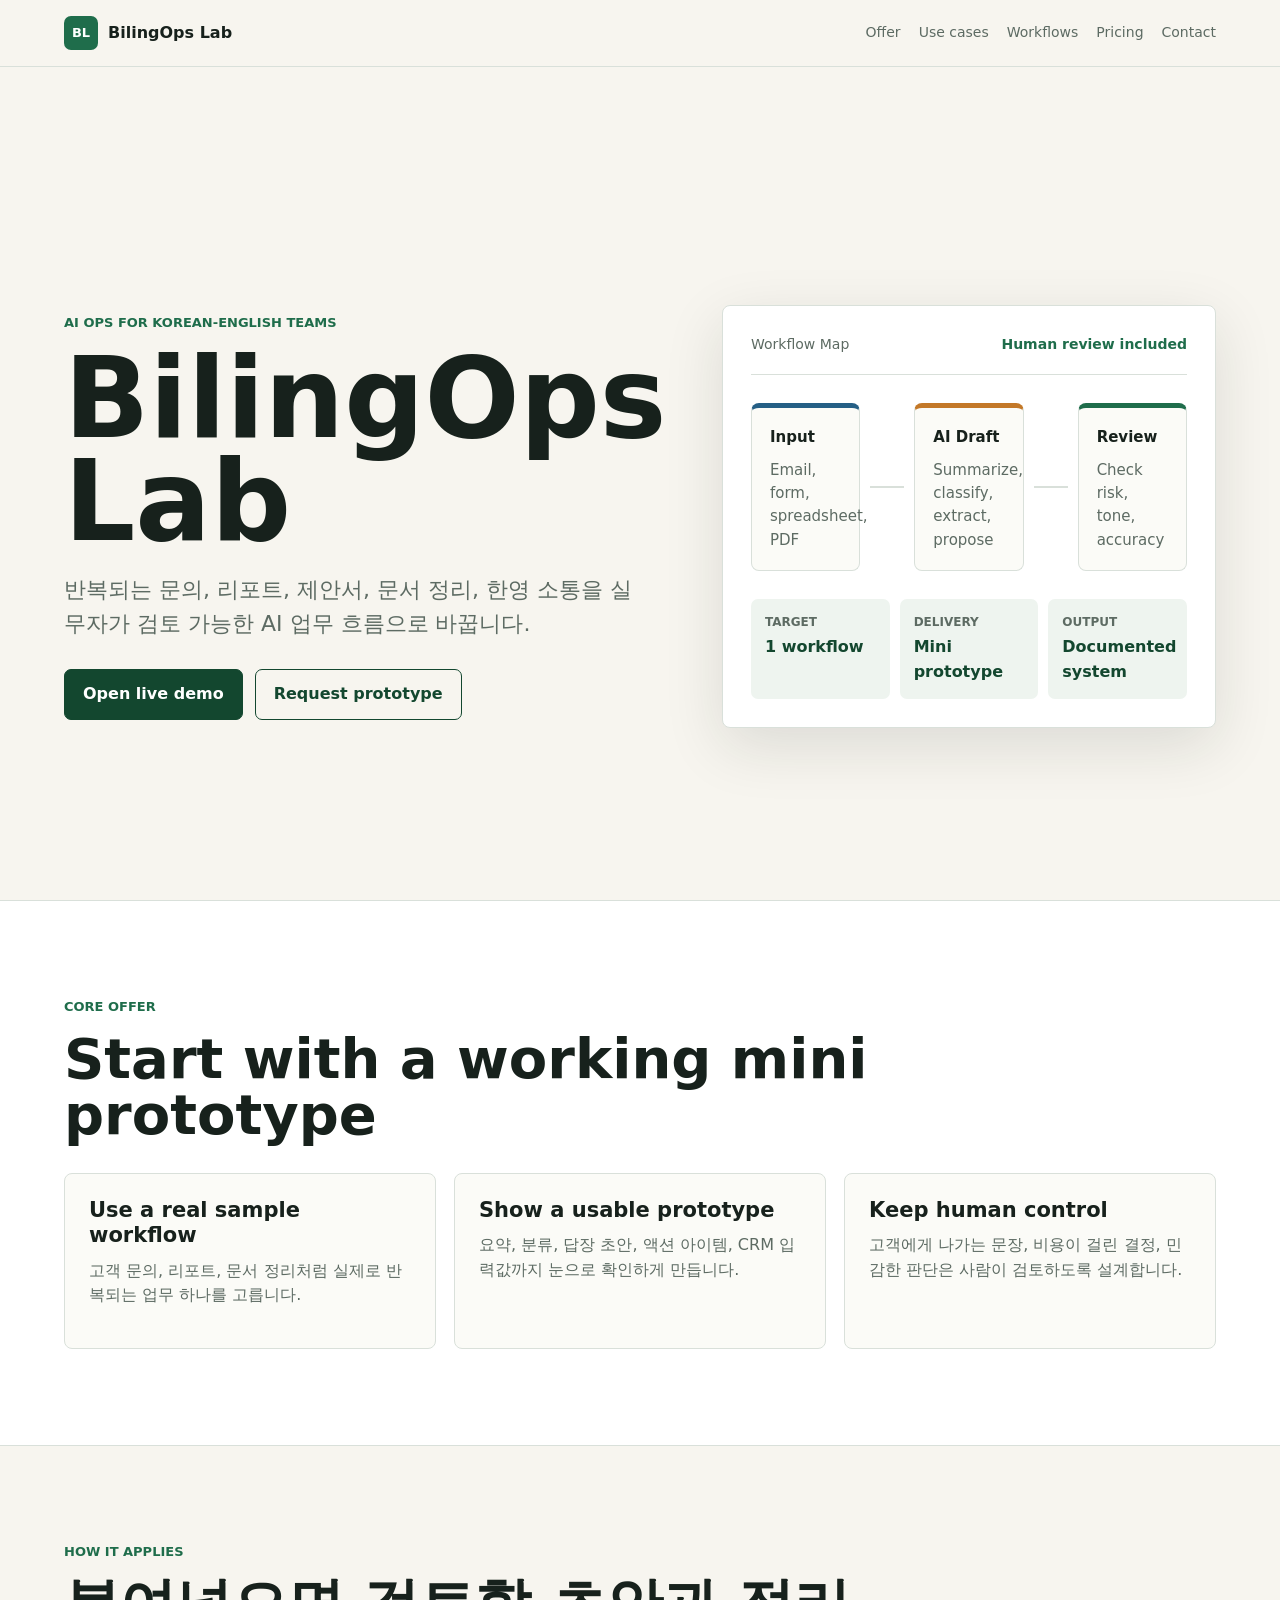
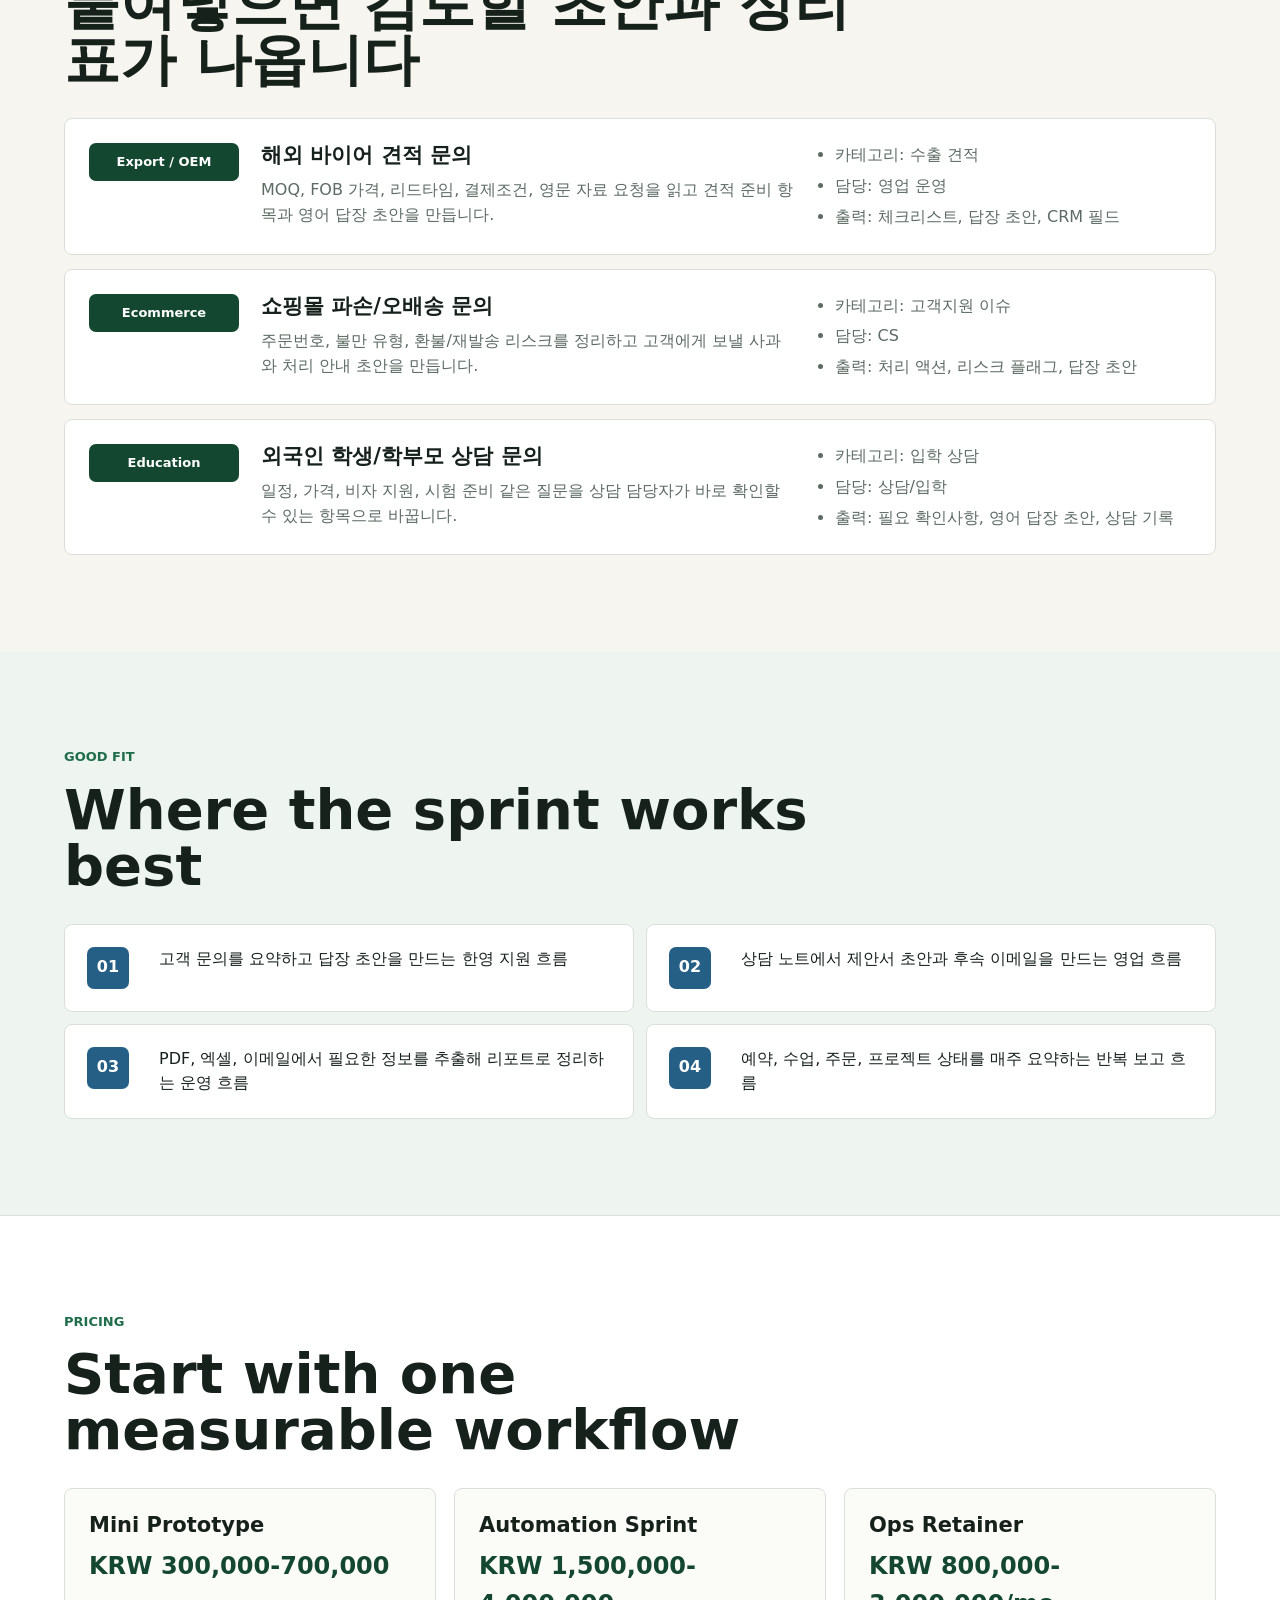
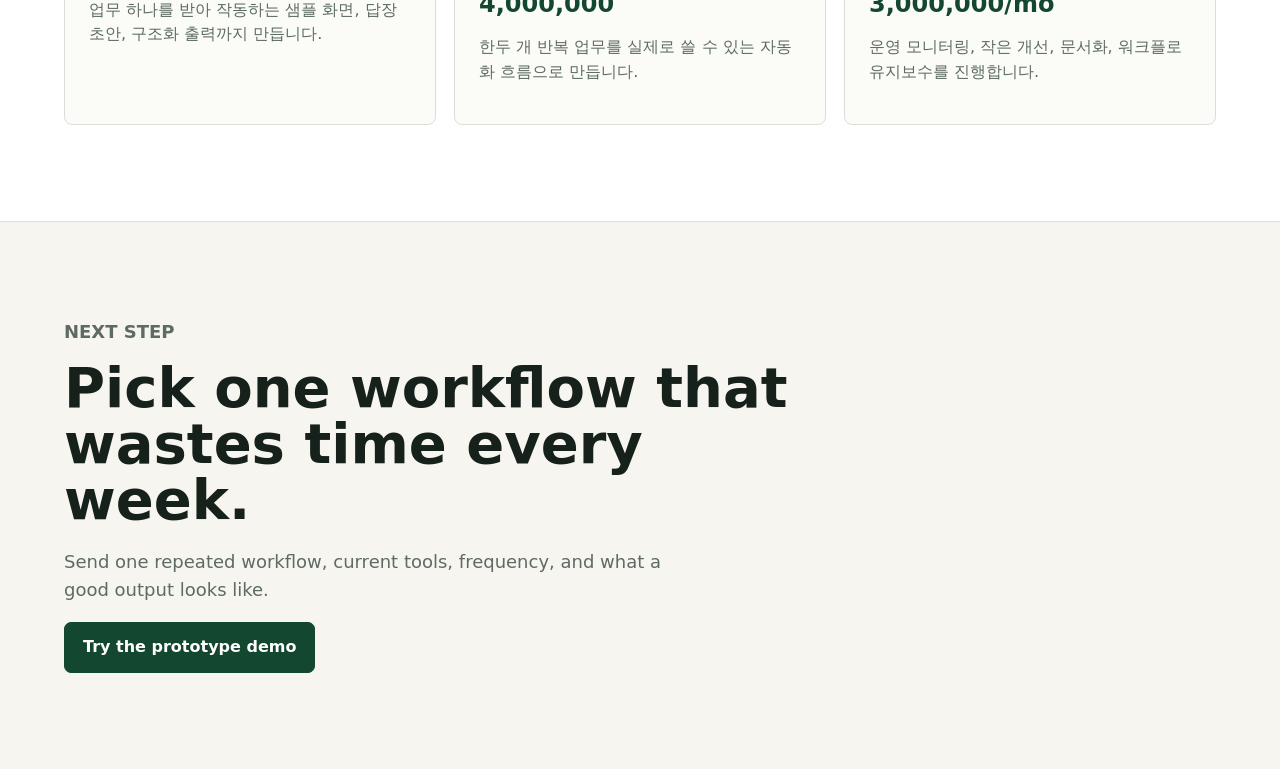
==== index.html @ 430299c7 "Publish BilingOps Lab site" ====
<!doctype html>
<html lang="ko">
  <head>
    <meta charset="utf-8">
    <meta name="viewport" content="width=device-width, initial-scale=1">
    <title>BilingOps Lab | AI Operations Automation Sprint</title>
    <meta
      name="description"
      content="BilingOps Lab helps small teams automate repeated Korean-English admin, reporting, inquiry, and document workflows with practical AI systems."
    >
    <link rel="stylesheet" href="./styles.css">
  </head>
  <body>
    <header class="topbar">
      <a class="brand" href="#top" aria-label="BilingOps Lab home">
        <span class="brand-mark">BL</span>
        <span>BilingOps Lab</span>
      </a>
      <nav aria-label="Primary navigation">
        <a href="#offer">Offer</a>
        <a href="#use-cases">Use cases</a>
        <a href="#workflows">Workflows</a>
        <a href="#pricing">Pricing</a>
        <a href="mailto:dlwlsgh1200@gmail.com">Contact</a>
      </nav>
    </header>

    <main id="top">
      <section class="hero">
        <div class="hero-copy">
          <p class="eyebrow">AI ops for Korean-English teams</p>
          <h1>BilingOps Lab</h1>
          <p class="lead">
            반복되는 문의, 리포트, 제안서, 문서 정리, 한영 소통을
            실무자가 검토 가능한 AI 업무 흐름으로 바꿉니다.
          </p>
          <div class="hero-actions">
            <a class="button primary" href="./demo.html">Open live demo</a>
            <a class="button secondary" href="mailto:dlwlsgh1200@gmail.com?subject=Automation%20prototype%20inquiry">Request prototype</a>
          </div>
        </div>
        <div class="workflow-board" aria-label="Example automation workflow map">
          <div class="board-header">
            <span>Workflow Map</span>
            <strong>Human review included</strong>
          </div>
          <div class="flow-row">
            <div class="node input">
              <span>Input</span>
              Email, form, spreadsheet, PDF
            </div>
            <div class="connector"></div>
            <div class="node process">
              <span>AI Draft</span>
              Summarize, classify, extract, propose
            </div>
            <div class="connector"></div>
            <div class="node review">
              <span>Review</span>
              Check risk, tone, accuracy
            </div>
          </div>
          <div class="metrics">
            <div>
              <span>Target</span>
              1 workflow
            </div>
            <div>
              <span>Delivery</span>
              Mini prototype
            </div>
            <div>
              <span>Output</span>
              Documented system
            </div>
          </div>
        </div>
      </section>

      <section id="offer" class="band">
        <div class="section-heading">
          <p class="eyebrow">Core offer</p>
          <h2>Start with a working mini prototype</h2>
        </div>
        <div class="columns">
          <article>
            <h3>Use a real sample workflow</h3>
            <p>고객 문의, 리포트, 문서 정리처럼 실제로 반복되는 업무 하나를 고릅니다.</p>
          </article>
          <article>
            <h3>Show a usable prototype</h3>
            <p>요약, 분류, 답장 초안, 액션 아이템, CRM 입력값까지 눈으로 확인하게 만듭니다.</p>
          </article>
          <article>
            <h3>Keep human control</h3>
            <p>고객에게 나가는 문장, 비용이 걸린 결정, 민감한 판단은 사람이 검토하도록 설계합니다.</p>
          </article>
        </div>
      </section>

      <section id="use-cases" class="use-cases">
        <div class="section-heading">
          <p class="eyebrow">How it applies</p>
          <h2>붙여넣으면 검토할 초안과 정리표가 나옵니다</h2>
        </div>
        <div class="use-case-stack">
          <article class="use-case">
            <div class="use-case-label">Export / OEM</div>
            <div>
              <h3>해외 바이어 견적 문의</h3>
              <p>MOQ, FOB 가격, 리드타임, 결제조건, 영문 자료 요청을 읽고 견적 준비 항목과 영어 답장 초안을 만듭니다.</p>
            </div>
            <ul>
              <li>카테고리: 수출 견적</li>
              <li>담당: 영업 운영</li>
              <li>출력: 체크리스트, 답장 초안, CRM 필드</li>
            </ul>
          </article>
          <article class="use-case">
            <div class="use-case-label">Ecommerce</div>
            <div>
              <h3>쇼핑몰 파손/오배송 문의</h3>
              <p>주문번호, 불만 유형, 환불/재발송 리스크를 정리하고 고객에게 보낼 사과와 처리 안내 초안을 만듭니다.</p>
            </div>
            <ul>
              <li>카테고리: 고객지원 이슈</li>
              <li>담당: CS</li>
              <li>출력: 처리 액션, 리스크 플래그, 답장 초안</li>
            </ul>
          </article>
          <article class="use-case">
            <div class="use-case-label">Education</div>
            <div>
              <h3>외국인 학생/학부모 상담 문의</h3>
              <p>일정, 가격, 비자 지원, 시험 준비 같은 질문을 상담 담당자가 바로 확인할 수 있는 항목으로 바꿉니다.</p>
            </div>
            <ul>
              <li>카테고리: 입학 상담</li>
              <li>담당: 상담/입학</li>
              <li>출력: 필요 확인사항, 영어 답장 초안, 상담 기록</li>
            </ul>
          </article>
        </div>
      </section>

      <section id="workflows" class="workflows">
        <div class="section-heading">
          <p class="eyebrow">Good fit</p>
          <h2>Where the sprint works best</h2>
        </div>
        <div class="workflow-list">
          <div class="workflow-item">
            <span>01</span>
            <p>고객 문의를 요약하고 답장 초안을 만드는 한영 지원 흐름</p>
          </div>
          <div class="workflow-item">
            <span>02</span>
            <p>상담 노트에서 제안서 초안과 후속 이메일을 만드는 영업 흐름</p>
          </div>
          <div class="workflow-item">
            <span>03</span>
            <p>PDF, 엑셀, 이메일에서 필요한 정보를 추출해 리포트로 정리하는 운영 흐름</p>
          </div>
          <div class="workflow-item">
            <span>04</span>
            <p>예약, 수업, 주문, 프로젝트 상태를 매주 요약하는 반복 보고 흐름</p>
          </div>
        </div>
      </section>

      <section id="pricing" class="band pricing">
        <div class="section-heading">
          <p class="eyebrow">Pricing</p>
          <h2>Start with one measurable workflow</h2>
        </div>
        <div class="price-grid">
          <article>
            <h3>Mini Prototype</h3>
            <p class="price">KRW 300,000-700,000</p>
            <p>업무 하나를 받아 작동하는 샘플 화면, 답장 초안, 구조화 출력까지 만듭니다.</p>
          </article>
          <article>
            <h3>Automation Sprint</h3>
            <p class="price">KRW 1,500,000-4,000,000</p>
            <p>한두 개 반복 업무를 실제로 쓸 수 있는 자동화 흐름으로 만듭니다.</p>
          </article>
          <article>
            <h3>Ops Retainer</h3>
            <p class="price">KRW 800,000-3,000,000/mo</p>
            <p>운영 모니터링, 작은 개선, 문서화, 워크플로 유지보수를 진행합니다.</p>
          </article>
        </div>
      </section>

      <section class="contact">
        <p class="eyebrow">Next step</p>
        <h2>Pick one workflow that wastes time every week.</h2>
        <p>
          Send one repeated workflow, current tools, frequency, and what a good output looks like.
        </p>
        <a class="button primary" href="./demo.html">Try the prototype demo</a>
      </section>
    </main>
  </body>
</html>
---- styles.css ----
:root {
  color-scheme: light;
  --ink: #17211c;
  --muted: #5d6b63;
  --line: #d9e0da;
  --paper: #f7f5ef;
  --white: #ffffff;
  --green: #1f6d4b;
  --green-dark: #13472f;
  --amber: #c37828;
  --blue: #255f85;
  --shadow: 0 18px 60px rgba(23, 33, 28, 0.12);
}

* {
  box-sizing: border-box;
}

html {
  scroll-behavior: smooth;
}

body {
  margin: 0;
  background: var(--paper);
  color: var(--ink);
  font-family: Inter, ui-sans-serif, system-ui, -apple-system, BlinkMacSystemFont, "Segoe UI", sans-serif;
  line-height: 1.55;
  overflow-x: hidden;
}

a {
  color: inherit;
  text-decoration: none;
}

.topbar {
  position: sticky;
  top: 0;
  z-index: 10;
  display: flex;
  align-items: center;
  justify-content: space-between;
  gap: 24px;
  padding: 16px clamp(18px, 5vw, 64px);
  background: rgba(247, 245, 239, 0.92);
  border-bottom: 1px solid var(--line);
  backdrop-filter: blur(16px);
}

.brand {
  display: inline-flex;
  align-items: center;
  gap: 10px;
  font-weight: 800;
}

.brand-mark {
  display: inline-grid;
  width: 34px;
  height: 34px;
  place-items: center;
  background: var(--green);
  color: white;
  font-size: 13px;
  border-radius: 7px;
}

nav {
  display: flex;
  align-items: center;
  gap: 18px;
  color: var(--muted);
  font-size: 14px;
}

nav a:hover {
  color: var(--green-dark);
}

.hero {
  display: grid;
  min-height: calc(100vh - 67px);
  grid-template-columns: minmax(0, 1fr) minmax(360px, 0.85fr);
  gap: clamp(32px, 6vw, 80px);
  align-items: center;
  padding: clamp(64px, 10vw, 120px) clamp(18px, 5vw, 64px) 54px;
}

.hero-copy {
  min-width: 0;
  max-width: 760px;
}

.eyebrow {
  margin: 0 0 14px;
  color: var(--green);
  font-size: 13px;
  font-weight: 800;
  letter-spacing: 0;
  text-transform: uppercase;
}

h1,
h2,
h3,
p {
  margin-top: 0;
}

h1 {
  margin-bottom: 20px;
  font-size: 112px;
  line-height: 0.92;
  letter-spacing: 0;
}

h2 {
  margin-bottom: 20px;
  font-size: 56px;
  line-height: 1;
  letter-spacing: 0;
}

h3 {
  margin-bottom: 10px;
  font-size: 21px;
  line-height: 1.2;
  letter-spacing: 0;
}

.lead {
  max-width: 680px;
  margin-bottom: 28px;
  color: var(--muted);
  font-size: 22px;
  overflow-wrap: break-word;
}

.hero-actions,
.contact .button {
  display: inline-flex;
}

.hero-actions {
  flex-wrap: wrap;
  gap: 12px;
}

.button {
  min-height: 46px;
  align-items: center;
  justify-content: center;
  padding: 12px 18px;
  border: 1px solid var(--green-dark);
  border-radius: 7px;
  font-weight: 800;
}

.button.primary {
  background: var(--green-dark);
  color: white;
}

.button.secondary {
  background: transparent;
  color: var(--green-dark);
}

.workflow-board {
  min-width: 0;
  width: 100%;
  max-width: 100%;
  padding: clamp(18px, 3vw, 28px);
  background: var(--white);
  border: 1px solid var(--line);
  border-radius: 8px;
  box-shadow: var(--shadow);
  overflow: hidden;
}

.board-header {
  display: flex;
  flex-wrap: wrap;
  justify-content: space-between;
  gap: 18px;
  padding-bottom: 18px;
  border-bottom: 1px solid var(--line);
  color: var(--muted);
  font-size: 14px;
}

.board-header strong {
  color: var(--green);
}

.flow-row {
  display: grid;
  grid-template-columns: 1fr 34px 1fr 34px 1fr;
  align-items: center;
  gap: 10px;
  padding: 28px 0;
}

.node {
  min-width: 0;
  min-height: 148px;
  padding: 18px;
  border: 1px solid var(--line);
  border-radius: 8px;
  background: #fbfbf7;
  color: var(--muted);
  font-size: 15px;
}

.node span {
  display: block;
  margin-bottom: 10px;
  color: var(--ink);
  font-weight: 900;
}

.node.input {
  border-top: 5px solid var(--blue);
}

.node.process {
  border-top: 5px solid var(--amber);
}

.node.review {
  border-top: 5px solid var(--green);
}

.connector {
  height: 2px;
  background: var(--line);
}

.metrics {
  display: grid;
  grid-template-columns: repeat(3, 1fr);
  gap: 10px;
}

.metrics div {
  min-width: 0;
  padding: 14px;
  background: #eef4ef;
  border-radius: 7px;
  color: var(--green-dark);
  font-weight: 900;
}

.metrics span {
  display: block;
  margin-bottom: 4px;
  color: var(--muted);
  font-size: 12px;
  font-weight: 700;
  text-transform: uppercase;
}

.band,
.workflows,
.use-cases,
.contact,
.intake-hero {
  padding: clamp(58px, 8vw, 96px) clamp(18px, 5vw, 64px);
}

.band {
  background: var(--white);
  border-block: 1px solid var(--line);
}

.section-heading {
  max-width: 840px;
}

.columns,
.price-grid {
  display: grid;
  grid-template-columns: repeat(3, 1fr);
  gap: 18px;
  margin-top: 30px;
}

.columns article,
.price-grid article {
  padding: 24px;
  background: #fbfbf7;
  border: 1px solid var(--line);
  border-radius: 8px;
}

.columns p,
.price-grid p,
.contact p {
  color: var(--muted);
}

.workflows {
  background: #eef4ef;
}

.use-cases {
  background: #f7f5ef;
}

.use-case-stack {
  display: grid;
  gap: 14px;
  margin-top: 30px;
}

.use-case {
  display: grid;
  grid-template-columns: 150px minmax(0, 1fr) minmax(260px, 0.7fr);
  gap: 22px;
  align-items: start;
  padding: 24px;
  background: var(--white);
  border: 1px solid var(--line);
  border-radius: 8px;
}

.use-case-label {
  display: inline-flex;
  min-height: 38px;
  align-items: center;
  justify-content: center;
  padding: 8px 10px;
  background: var(--green-dark);
  color: white;
  border-radius: 7px;
  font-size: 13px;
  font-weight: 900;
}

.use-case p {
  margin-bottom: 0;
  color: var(--muted);
}

.use-case ul {
  margin: 0;
  padding-left: 18px;
  color: var(--muted);
}

.use-case li + li {
  margin-top: 6px;
}

.workflow-list {
  display: grid;
  grid-template-columns: repeat(2, 1fr);
  gap: 12px;
  margin-top: 30px;
}

.workflow-item {
  display: grid;
  grid-template-columns: 54px 1fr;
  gap: 18px;
  align-items: start;
  padding: 22px;
  background: var(--white);
  border: 1px solid var(--line);
  border-radius: 8px;
}

.workflow-item span {
  display: inline-grid;
  width: 42px;
  height: 42px;
  place-items: center;
  background: var(--blue);
  color: white;
  border-radius: 7px;
  font-weight: 900;
}

.workflow-item p {
  margin-bottom: 0;
}

.price {
  margin-bottom: 12px;
  color: var(--green-dark) !important;
  font-size: 24px;
  font-weight: 900;
}

.contact {
  max-width: 900px;
}

.intake-hero {
  max-width: 980px;
}

.intake-hero h1 {
  max-width: 780px;
  font-size: 72px;
  line-height: 0.98;
  overflow-wrap: anywhere;
}

.intake-hero h1 span {
  display: block;
}

.contact p {
  max-width: 640px;
  font-size: 18px;
}

@media (max-width: 920px) {
  .hero {
    min-height: auto;
    grid-template-columns: 1fr;
    padding-top: 54px;
  }

  .hero > * {
    min-width: 0;
  }

  h1 {
    font-size: 72px;
  }

  .intake-hero h1 {
    font-size: 48px;
  }

  h2 {
    font-size: 44px;
  }

  .columns,
  .price-grid,
  .workflow-list,
  .use-case {
    grid-template-columns: 1fr;
  }
}

@media (max-width: 680px) {
  .topbar {
    align-items: flex-start;
    flex-direction: column;
    gap: 12px;
  }

  nav {
    width: 100%;
    flex-wrap: wrap;
    gap: 12px 16px;
  }

  .hero {
    padding-top: 52px;
  }

  .eyebrow {
    font-size: 12px;
    overflow-wrap: anywhere;
  }

  h1 {
    font-size: 48px;
  }

  .intake-hero h1 {
    font-size: 32px;
    line-height: 1.08;
  }

  h2 {
    font-size: 34px;
  }

  .lead {
    font-size: 18px;
    overflow-wrap: anywhere;
  }

  .workflow-board {
    padding: 18px;
  }

  .board-header {
    display: grid;
    grid-template-columns: 1fr;
    gap: 8px;
  }

  .node {
    overflow-wrap: anywhere;
  }

  .flow-row {
    grid-template-columns: 1fr;
  }

  .connector {
    width: 2px;
    height: 22px;
    justify-self: center;
  }

  .metrics {
    grid-template-columns: 1fr;
  }
}

@media (max-width: 520px) {
  .hero-copy,
  .workflow-board {
    max-width: 340px;
  }
}
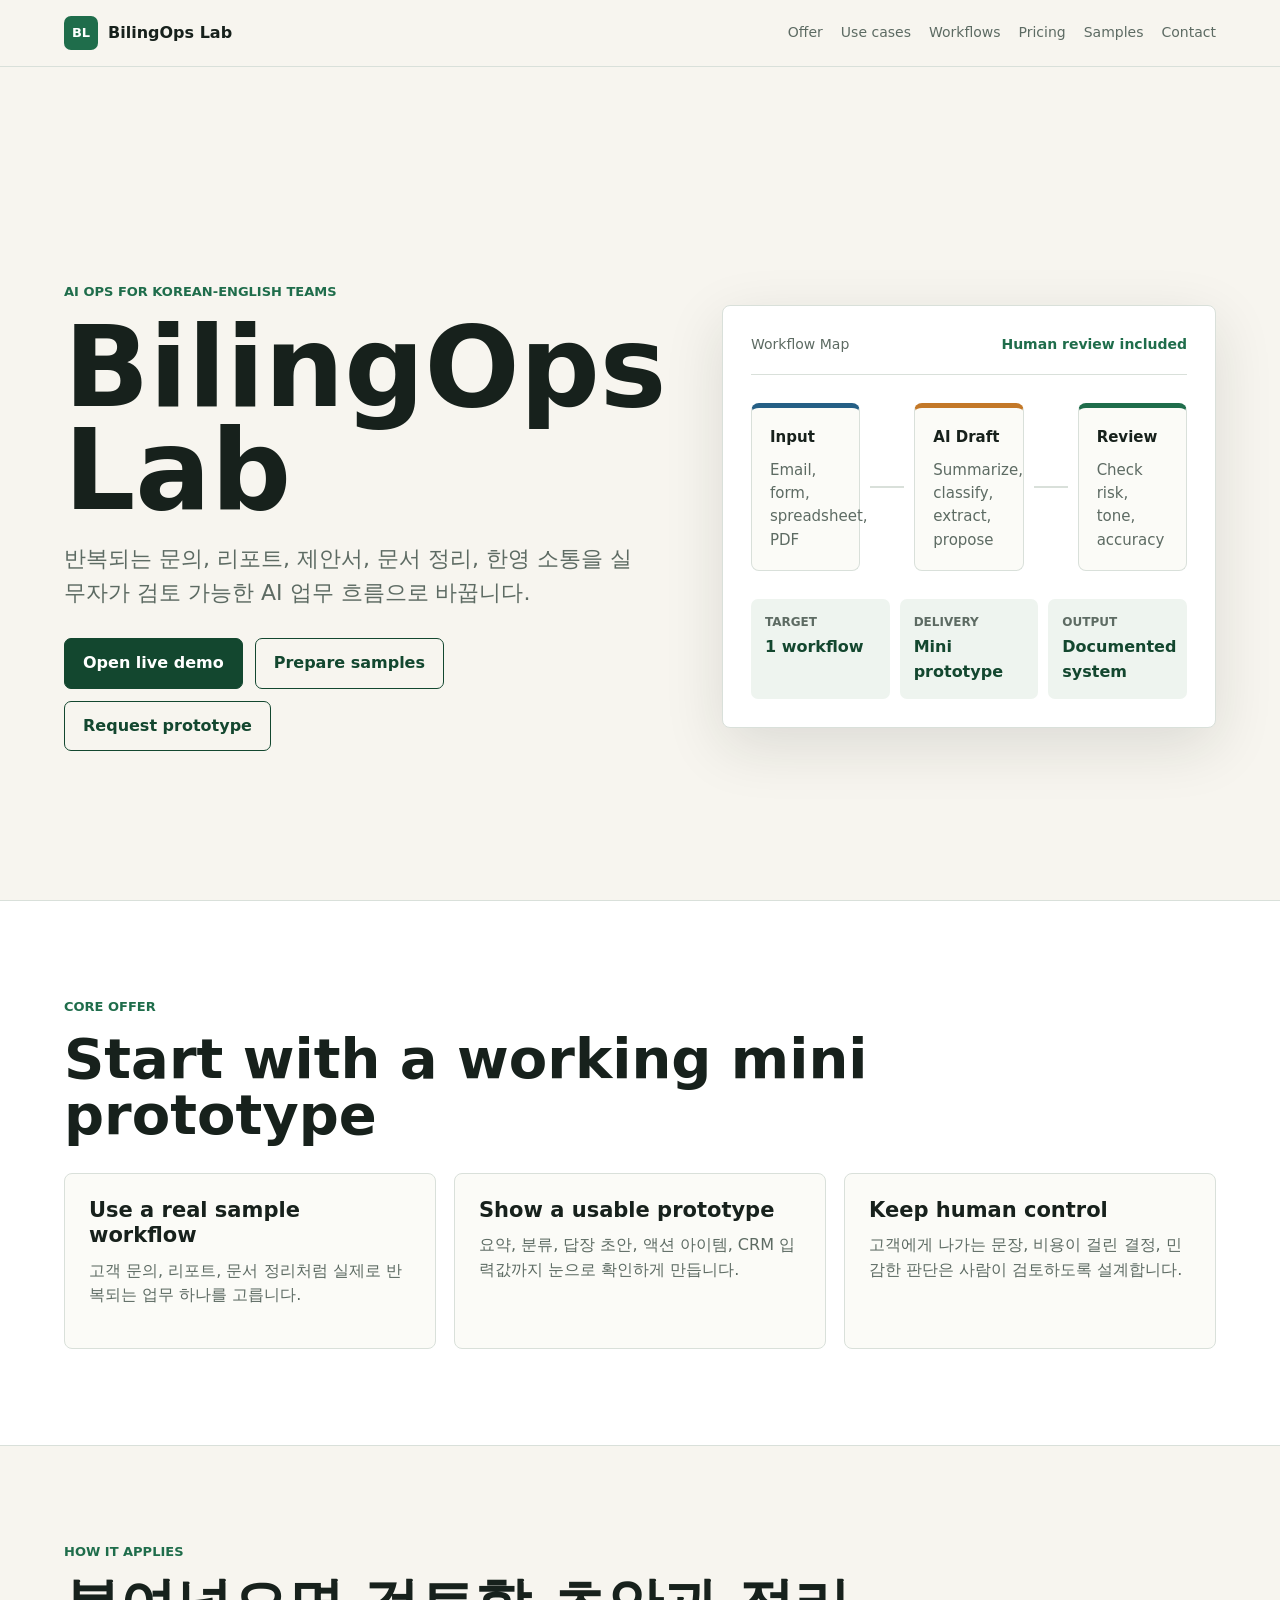
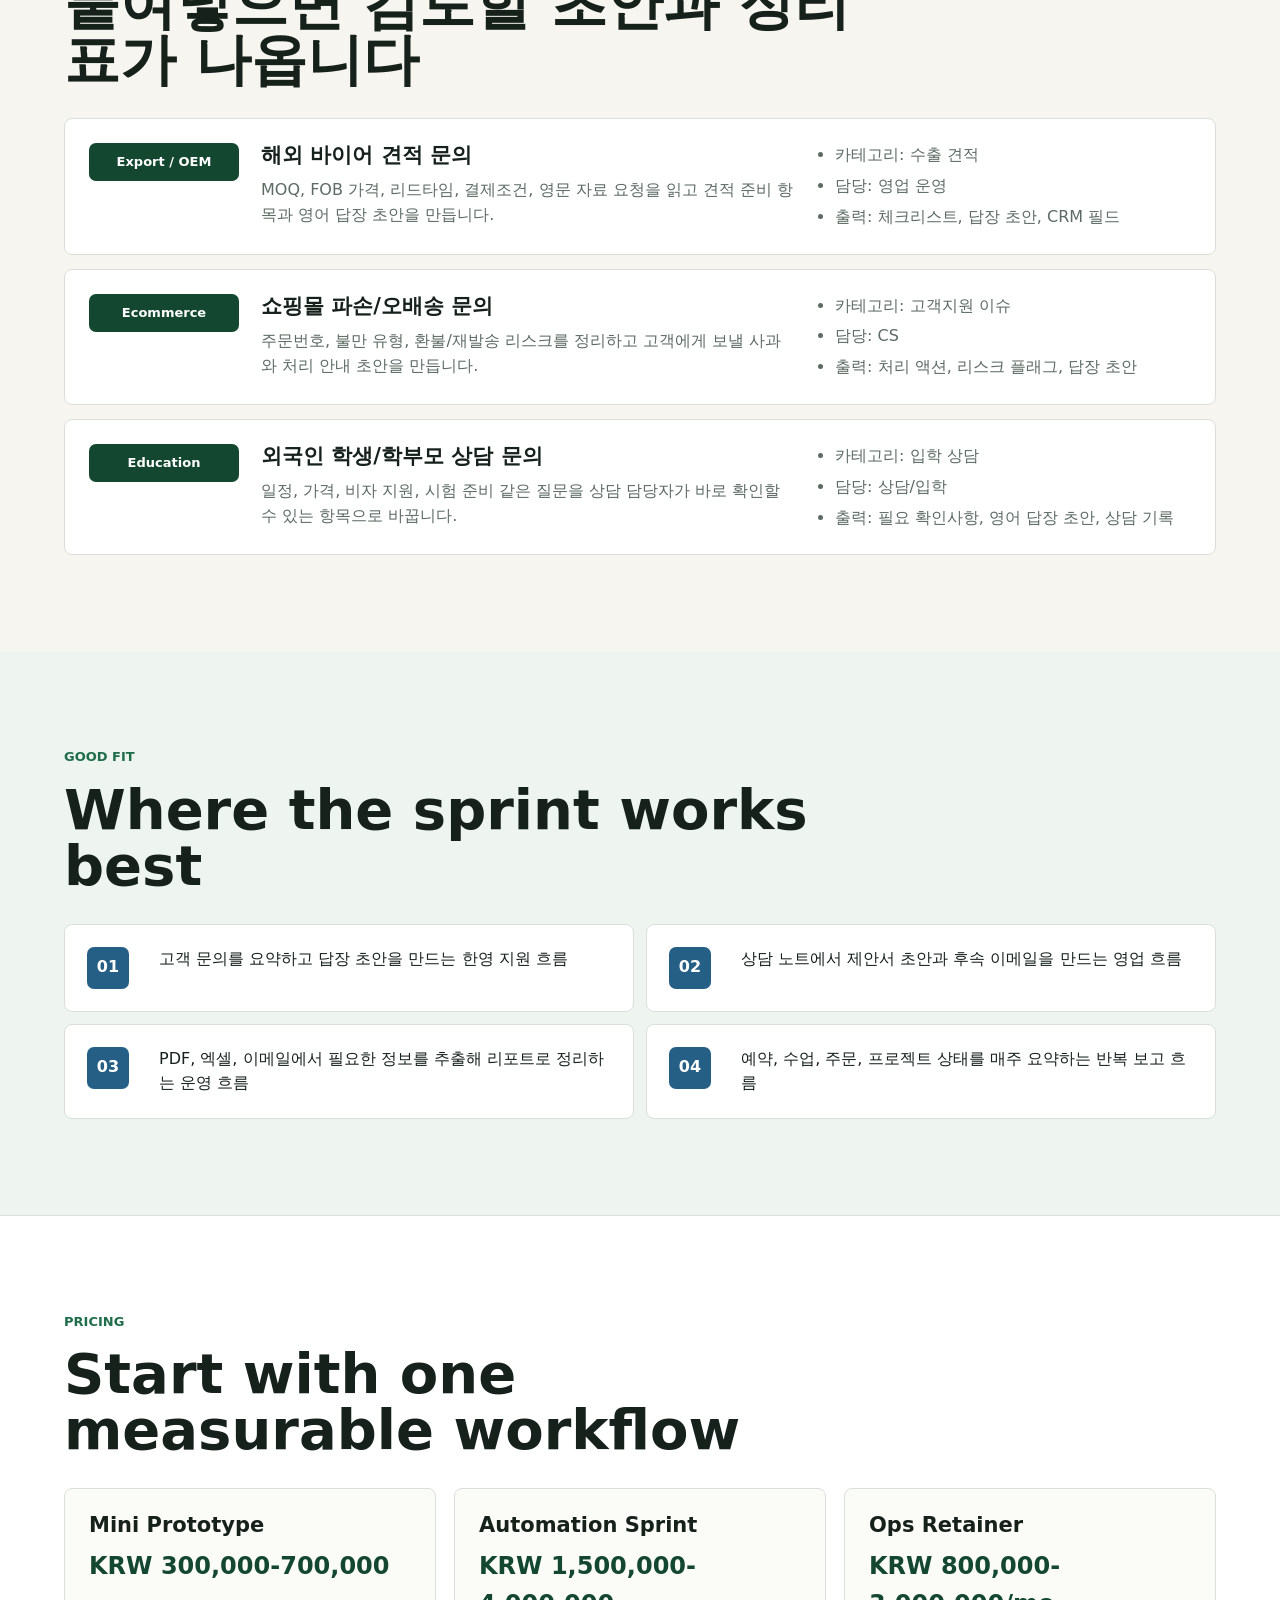
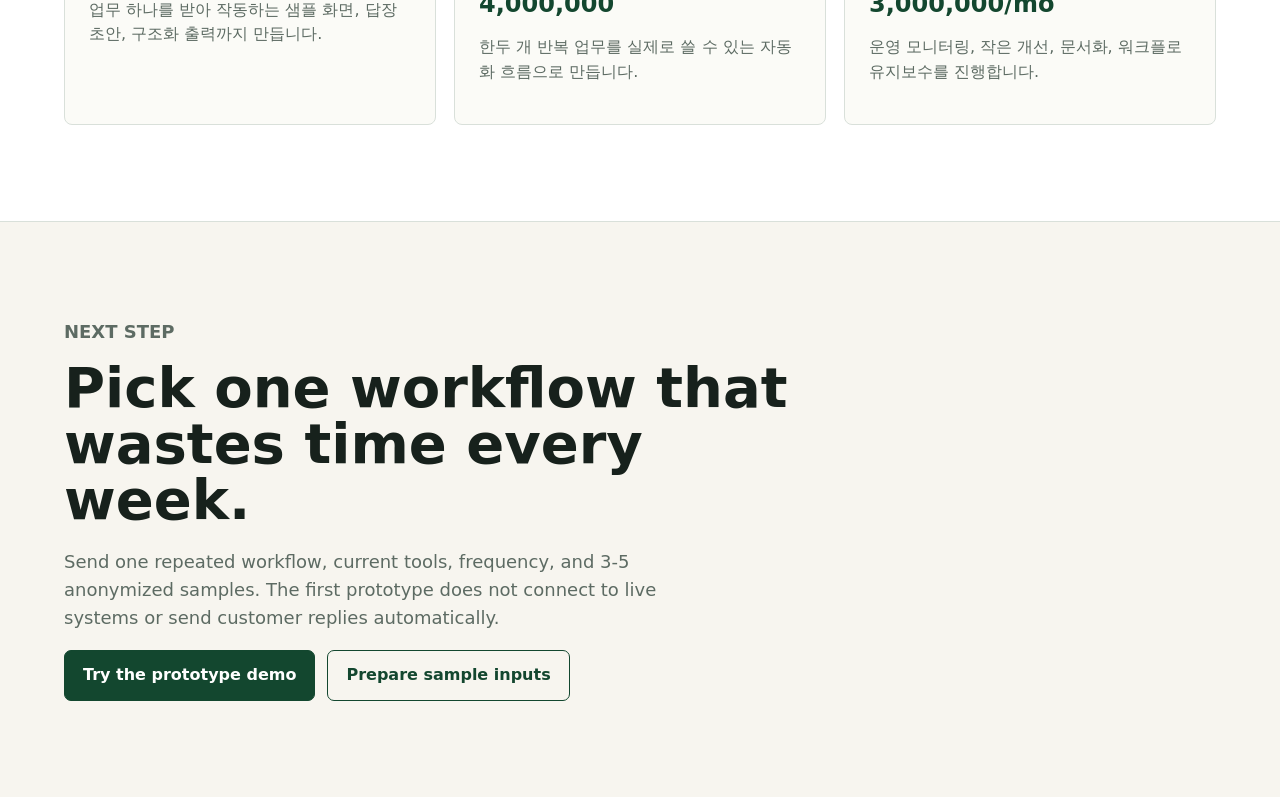
==== commit d26b6c75: "Add sample intake CTA" ====
--- a/index.html
+++ b/index.html
@@ -21,6 +21,7 @@
         <a href="#use-cases">Use cases</a>
         <a href="#workflows">Workflows</a>
         <a href="#pricing">Pricing</a>
+        <a href="./intake.html">Samples</a>
         <a href="mailto:dlwlsgh1200@gmail.com">Contact</a>
       </nav>
     </header>
@@ -36,6 +37,7 @@
           </p>
           <div class="hero-actions">
             <a class="button primary" href="./demo.html">Open live demo</a>
+            <a class="button secondary" href="./intake.html">Prepare samples</a>
             <a class="button secondary" href="mailto:dlwlsgh1200@gmail.com?subject=Automation%20prototype%20inquiry">Request prototype</a>
           </div>
         </div>
@@ -196,9 +198,13 @@
         <p class="eyebrow">Next step</p>
         <h2>Pick one workflow that wastes time every week.</h2>
         <p>
-          Send one repeated workflow, current tools, frequency, and what a good output looks like.
+          Send one repeated workflow, current tools, frequency, and 3-5 anonymized samples.
+          The first prototype does not connect to live systems or send customer replies automatically.
         </p>
-        <a class="button primary" href="./demo.html">Try the prototype demo</a>
+        <div class="contact-actions">
+          <a class="button primary" href="./demo.html">Try the prototype demo</a>
+          <a class="button secondary" href="./intake.html">Prepare sample inputs</a>
+        </div>
       </section>
     </main>
   </body>
--- a/styles.css
+++ b/styles.css
@@ -138,11 +138,13 @@
 }
 
 .hero-actions,
+.contact-actions,
 .contact .button {
   display: inline-flex;
 }
 
-.hero-actions {
+.hero-actions,
+.contact-actions {
   flex-wrap: wrap;
   gap: 12px;
 }
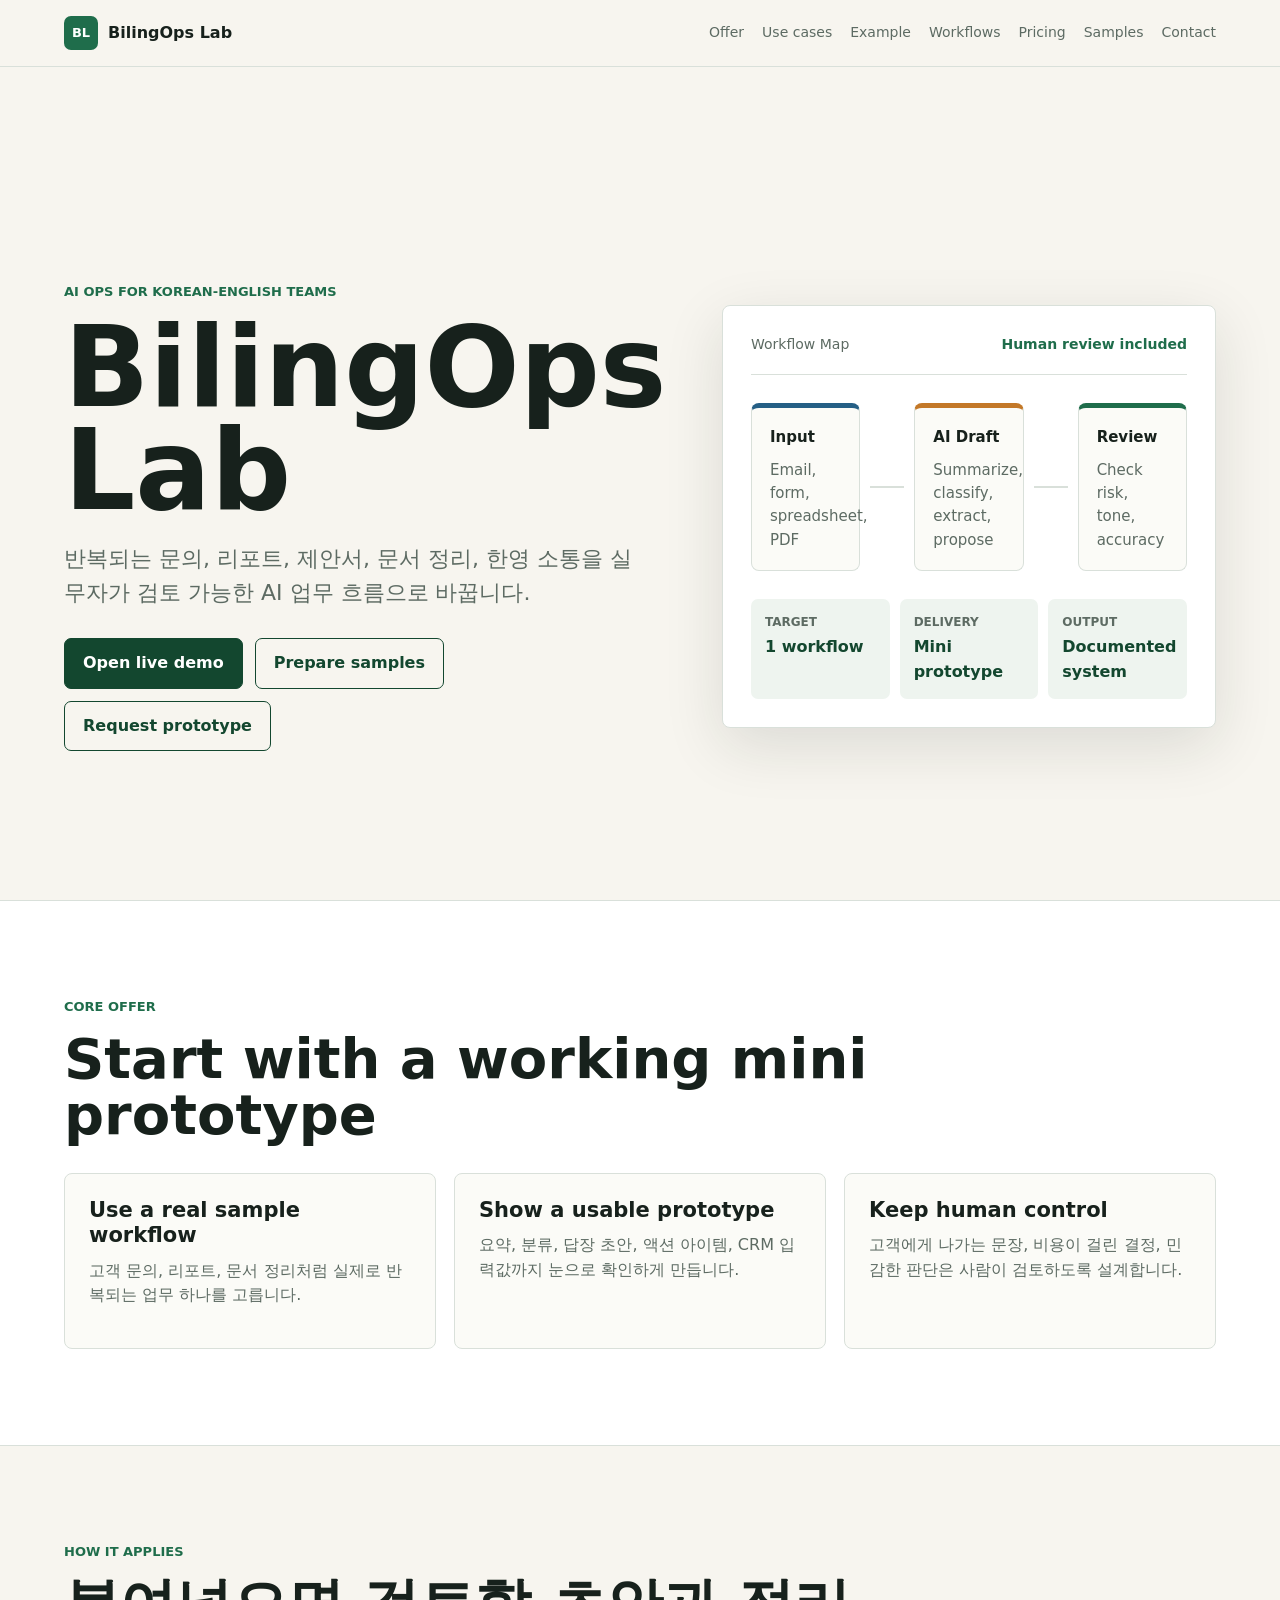
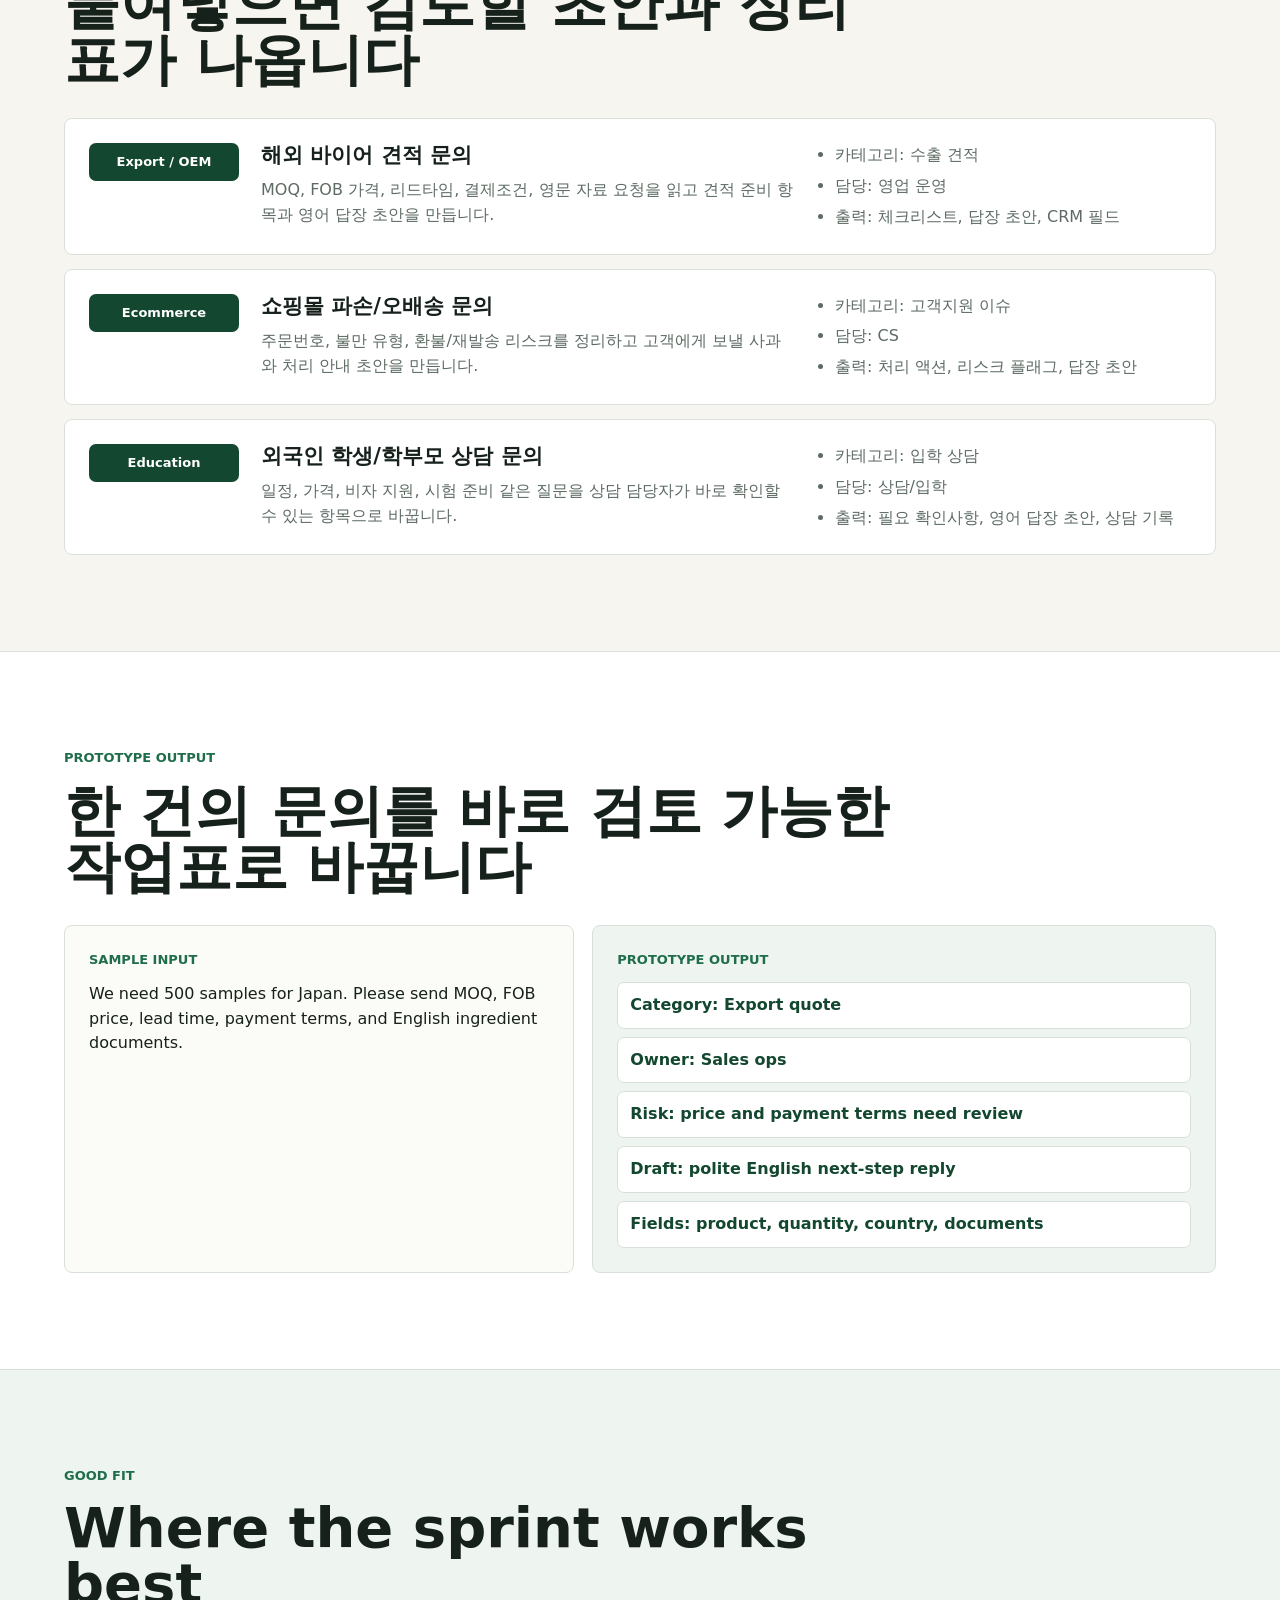
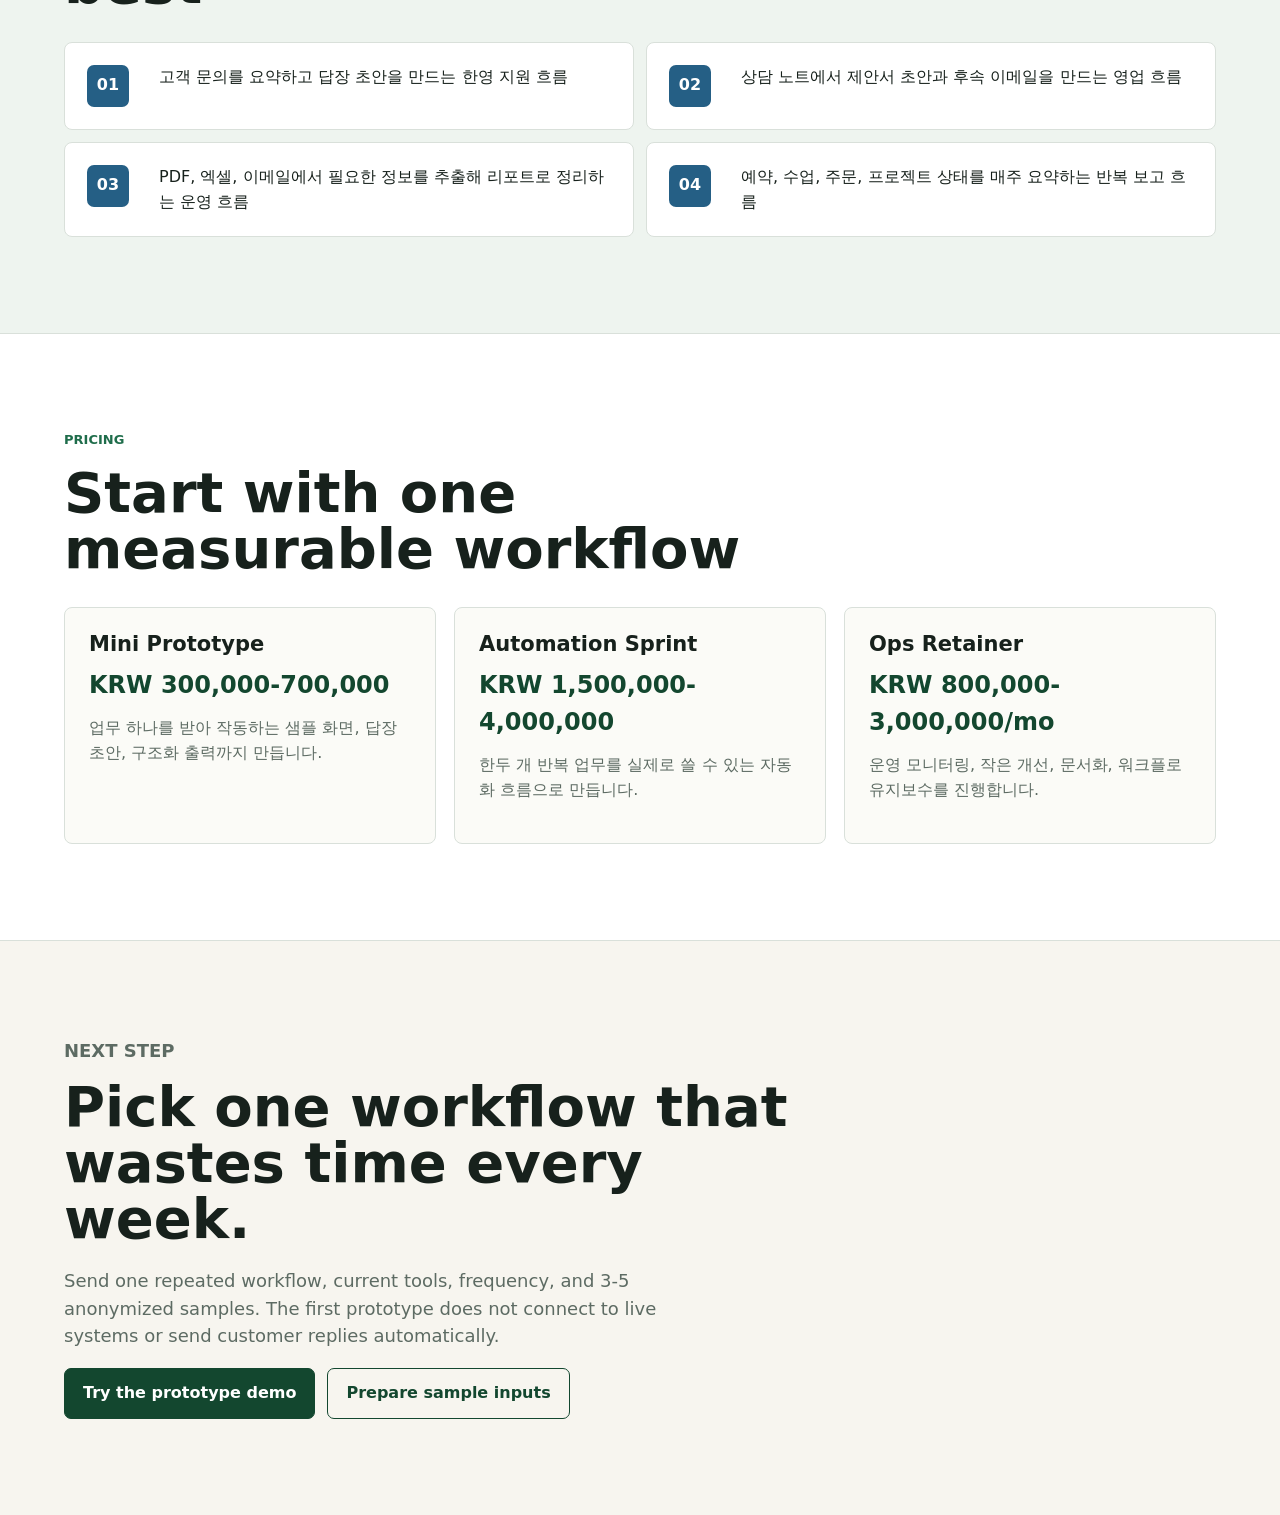
==== commit e4a6ae33: "Add prototype output example" ====
--- a/index.html
+++ b/index.html
@@ -19,6 +19,7 @@
       <nav aria-label="Primary navigation">
         <a href="#offer">Offer</a>
         <a href="#use-cases">Use cases</a>
+        <a href="#example">Example</a>
         <a href="#workflows">Workflows</a>
         <a href="#pricing">Pricing</a>
         <a href="./intake.html">Samples</a>
@@ -145,6 +146,32 @@
         </div>
       </section>
 
+      <section id="example" class="example">
+        <div class="section-heading">
+          <p class="eyebrow">Prototype output</p>
+          <h2>한 건의 문의를 바로 검토 가능한 작업표로 바꿉니다</h2>
+        </div>
+        <div class="example-grid">
+          <article class="example-input">
+            <p class="example-label">Sample input</p>
+            <p>
+              We need 500 samples for Japan. Please send MOQ, FOB price, lead time,
+              payment terms, and English ingredient documents.
+            </p>
+          </article>
+          <article class="example-output">
+            <p class="example-label">Prototype output</p>
+            <div class="output-list">
+              <span>Category: Export quote</span>
+              <span>Owner: Sales ops</span>
+              <span>Risk: price and payment terms need review</span>
+              <span>Draft: polite English next-step reply</span>
+              <span>Fields: product, quantity, country, documents</span>
+            </div>
+          </article>
+        </div>
+      </section>
+
       <section id="workflows" class="workflows">
         <div class="section-heading">
           <p class="eyebrow">Good fit</p>
--- a/styles.css
+++ b/styles.css
@@ -266,6 +266,7 @@
 .band,
 .workflows,
 .use-cases,
+.example,
 .contact,
 .intake-hero {
   padding: clamp(58px, 8vw, 96px) clamp(18px, 5vw, 64px);
@@ -308,6 +309,62 @@
 
 .use-cases {
   background: #f7f5ef;
+}
+
+.example {
+  background: var(--white);
+  border-block: 1px solid var(--line);
+}
+
+.example-grid {
+  display: grid;
+  grid-template-columns: minmax(0, 0.9fr) minmax(0, 1.1fr);
+  gap: 18px;
+  margin-top: 30px;
+}
+
+.example-grid article {
+  min-width: 0;
+  padding: 24px;
+  border: 1px solid var(--line);
+  border-radius: 8px;
+}
+
+.example-input {
+  background: #fbfbf7;
+}
+
+.example-output {
+  background: #eef4ef;
+}
+
+.example-label {
+  margin-bottom: 12px;
+  color: var(--green);
+  font-size: 13px;
+  font-weight: 900;
+  text-transform: uppercase;
+}
+
+.example-input p:last-child,
+.example-output p:last-child {
+  margin-bottom: 0;
+}
+
+.output-list {
+  display: grid;
+  gap: 8px;
+}
+
+.output-list span {
+  min-width: 0;
+  padding: 10px 12px;
+  background: var(--white);
+  border: 1px solid var(--line);
+  border-radius: 7px;
+  color: var(--green-dark);
+  font-weight: 800;
+  overflow-wrap: anywhere;
 }
 
 .use-case-stack {
@@ -445,6 +502,7 @@
   .columns,
   .price-grid,
   .workflow-list,
+  .example-grid,
   .use-case {
     grid-template-columns: 1fr;
   }
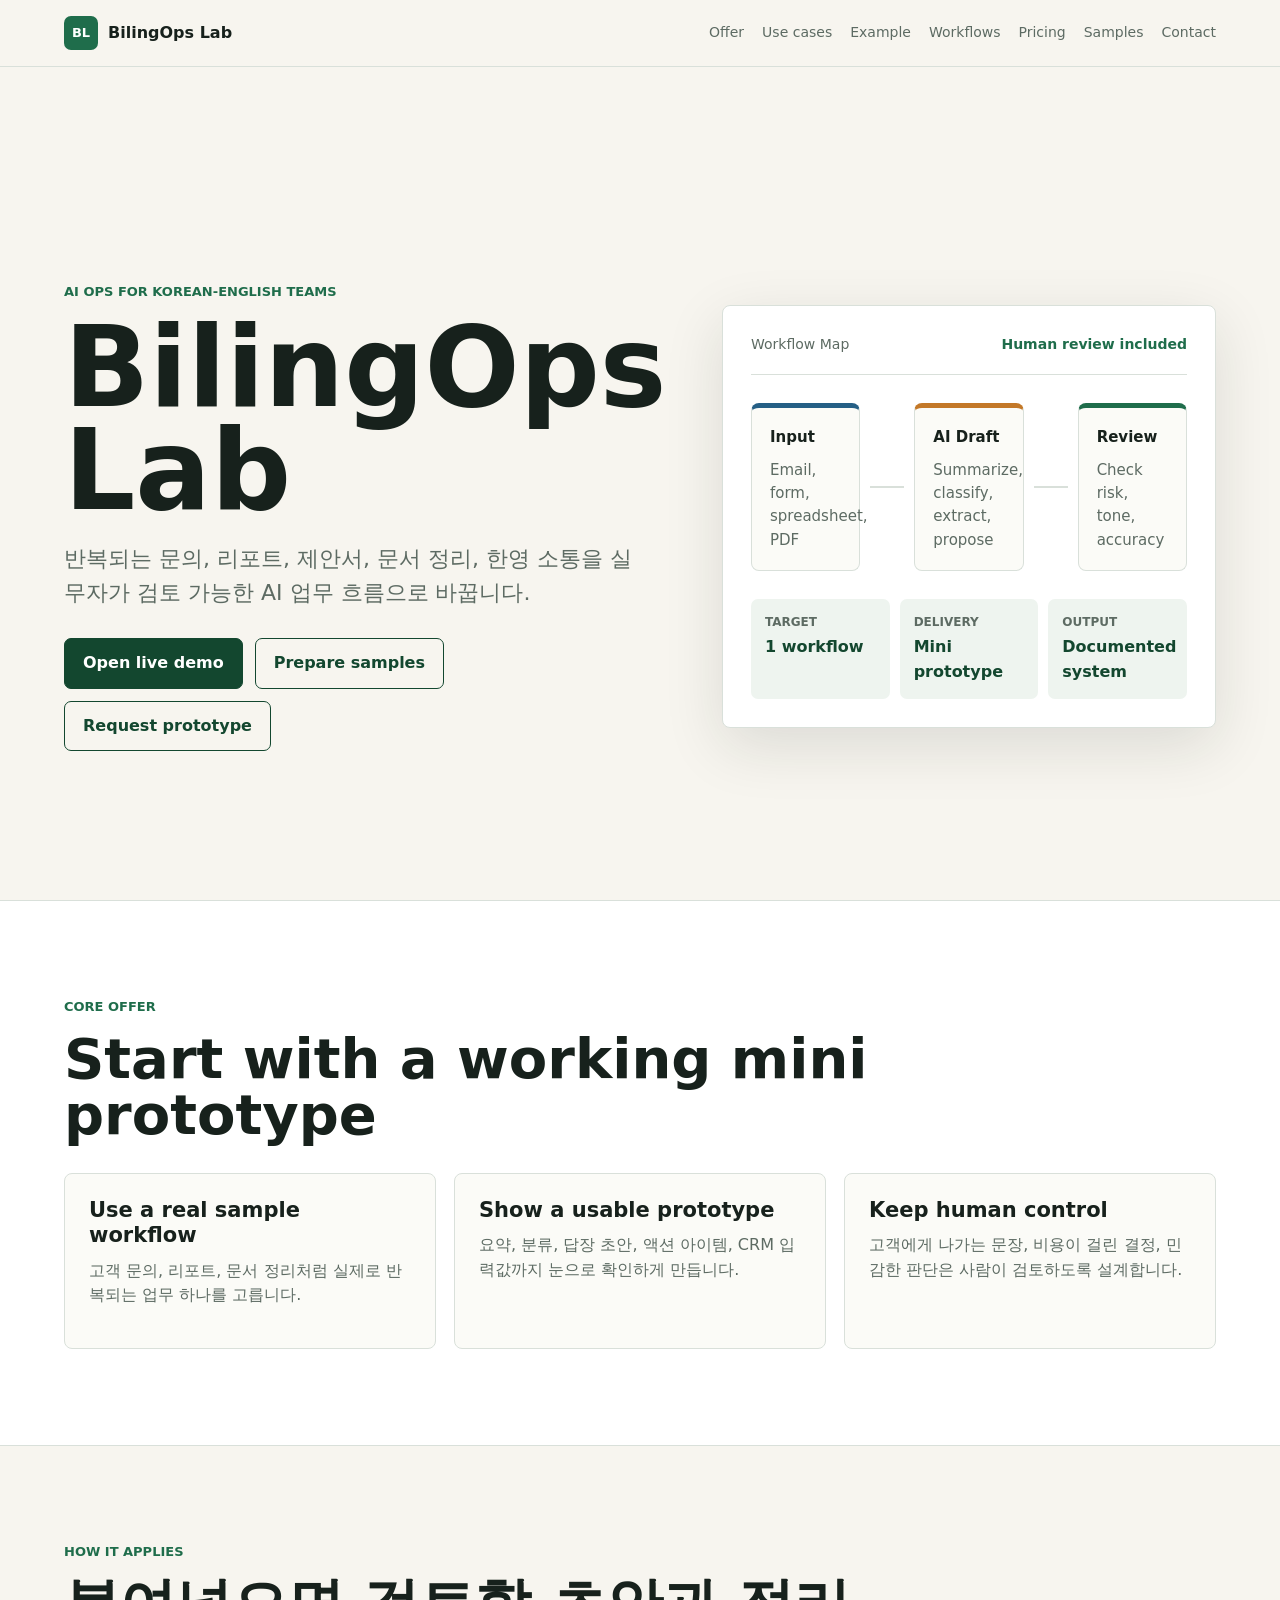
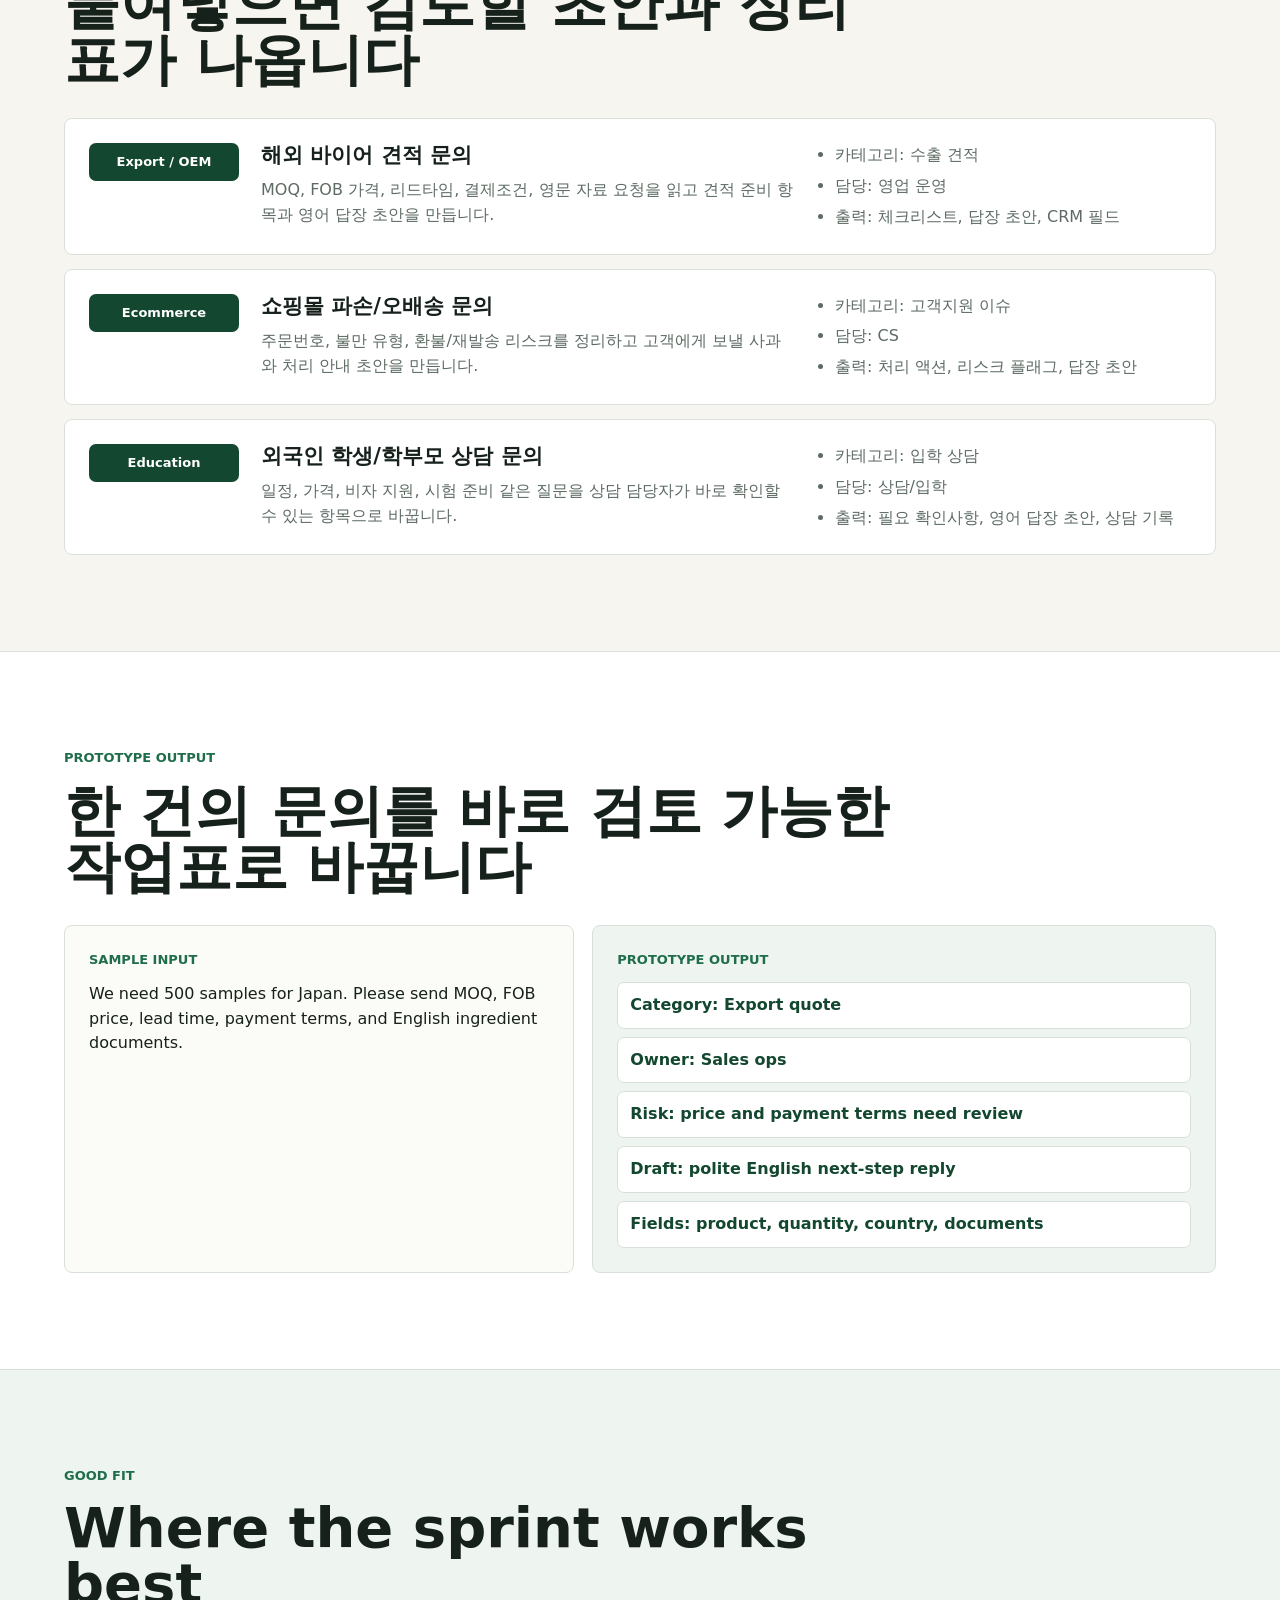
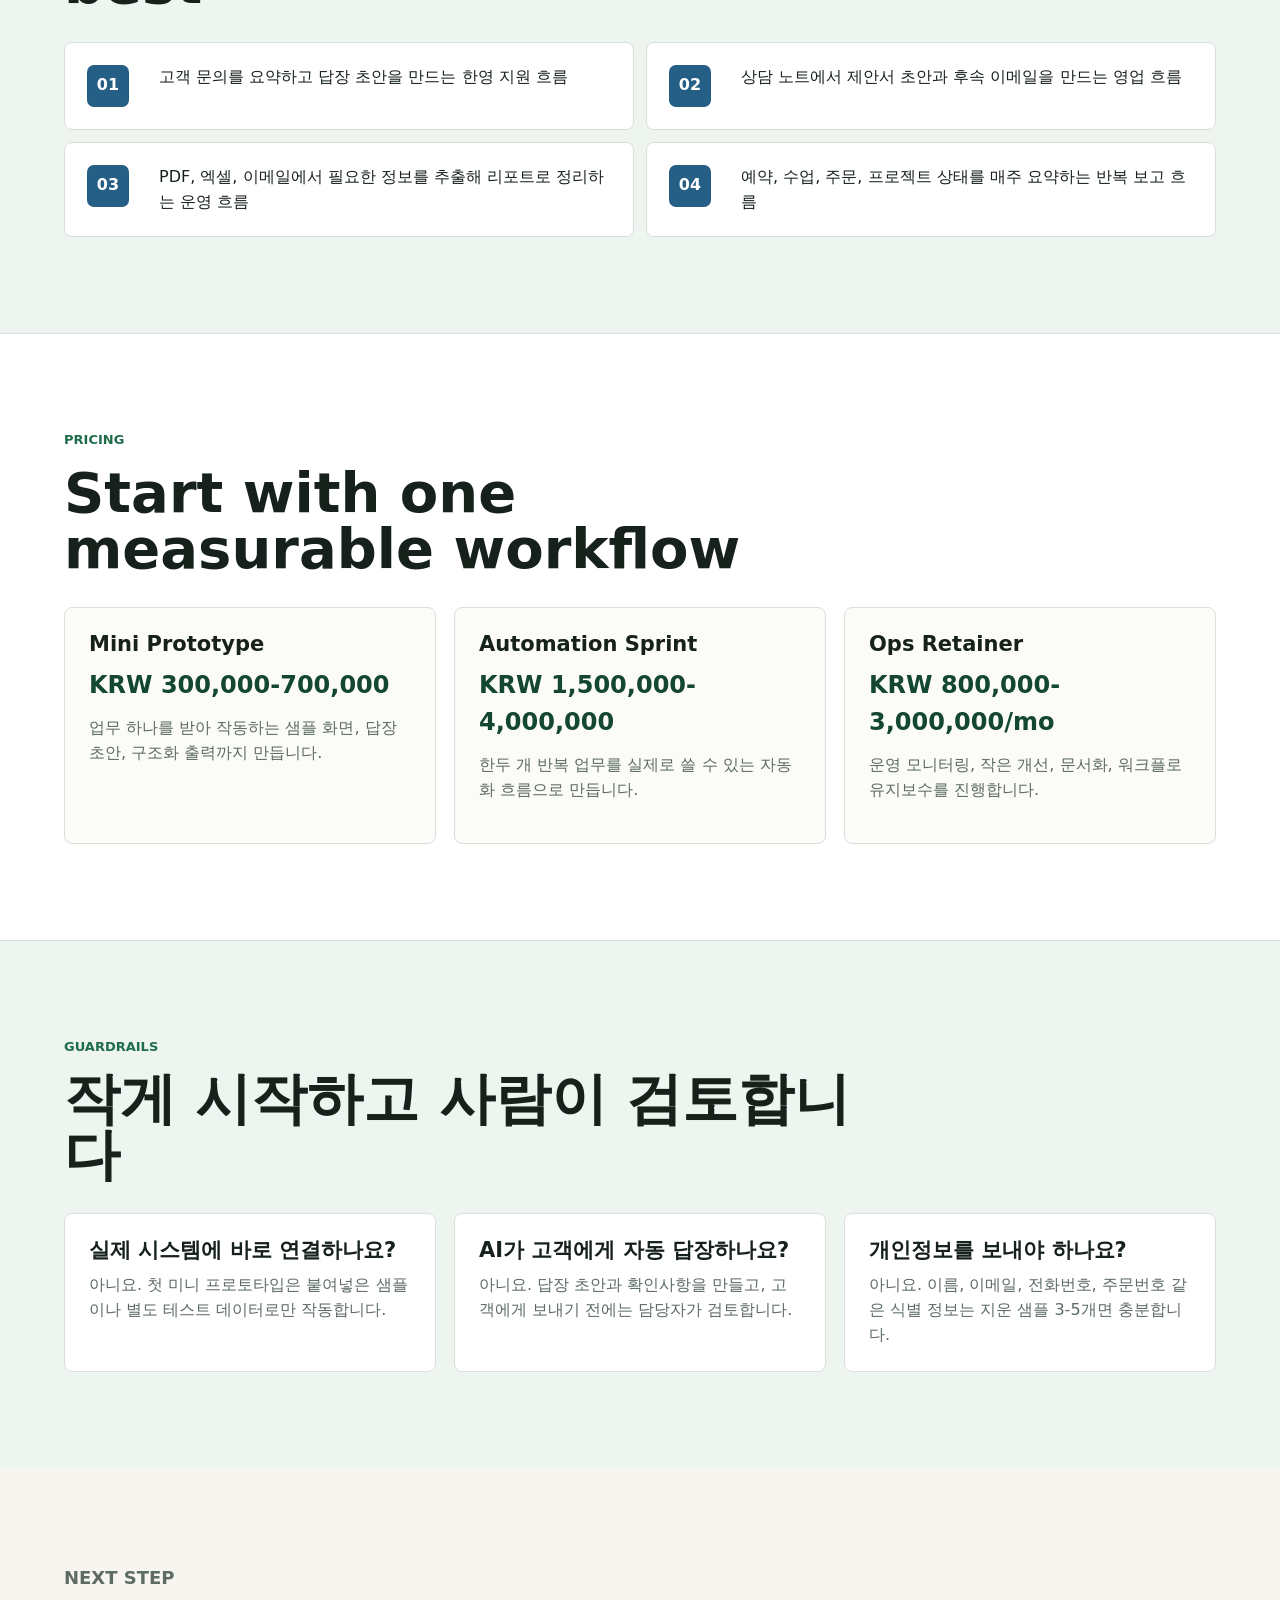
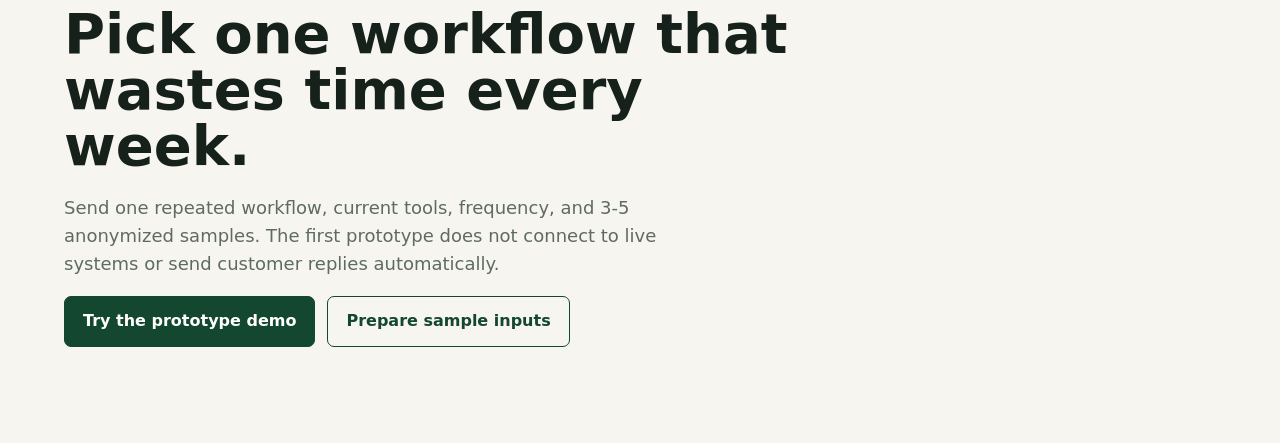
==== commit 6ab85beb: "Add prototype guardrails FAQ" ====
--- a/index.html
+++ b/index.html
@@ -221,6 +221,27 @@
         </div>
       </section>
 
+      <section class="faq">
+        <div class="section-heading">
+          <p class="eyebrow">Guardrails</p>
+          <h2>작게 시작하고 사람이 검토합니다</h2>
+        </div>
+        <div class="faq-list">
+          <article>
+            <h3>실제 시스템에 바로 연결하나요?</h3>
+            <p>아니요. 첫 미니 프로토타입은 붙여넣은 샘플이나 별도 테스트 데이터로만 작동합니다.</p>
+          </article>
+          <article>
+            <h3>AI가 고객에게 자동 답장하나요?</h3>
+            <p>아니요. 답장 초안과 확인사항을 만들고, 고객에게 보내기 전에는 담당자가 검토합니다.</p>
+          </article>
+          <article>
+            <h3>개인정보를 보내야 하나요?</h3>
+            <p>아니요. 이름, 이메일, 전화번호, 주문번호 같은 식별 정보는 지운 샘플 3-5개면 충분합니다.</p>
+          </article>
+        </div>
+      </section>
+
       <section class="contact">
         <p class="eyebrow">Next step</p>
         <h2>Pick one workflow that wastes time every week.</h2>
--- a/styles.css
+++ b/styles.css
@@ -267,6 +267,7 @@
 .workflows,
 .use-cases,
 .example,
+.faq,
 .contact,
 .intake-hero {
   padding: clamp(58px, 8vw, 96px) clamp(18px, 5vw, 64px);
@@ -419,6 +420,30 @@
   margin-top: 30px;
 }
 
+.faq {
+  background: #eef4ef;
+}
+
+.faq-list {
+  display: grid;
+  grid-template-columns: repeat(3, 1fr);
+  gap: 18px;
+  margin-top: 30px;
+}
+
+.faq-list article {
+  min-width: 0;
+  padding: 24px;
+  background: var(--white);
+  border: 1px solid var(--line);
+  border-radius: 8px;
+}
+
+.faq-list p {
+  margin-bottom: 0;
+  color: var(--muted);
+}
+
 .workflow-item {
   display: grid;
   grid-template-columns: 54px 1fr;
@@ -503,6 +528,7 @@
   .price-grid,
   .workflow-list,
   .example-grid,
+  .faq-list,
   .use-case {
     grid-template-columns: 1fr;
   }
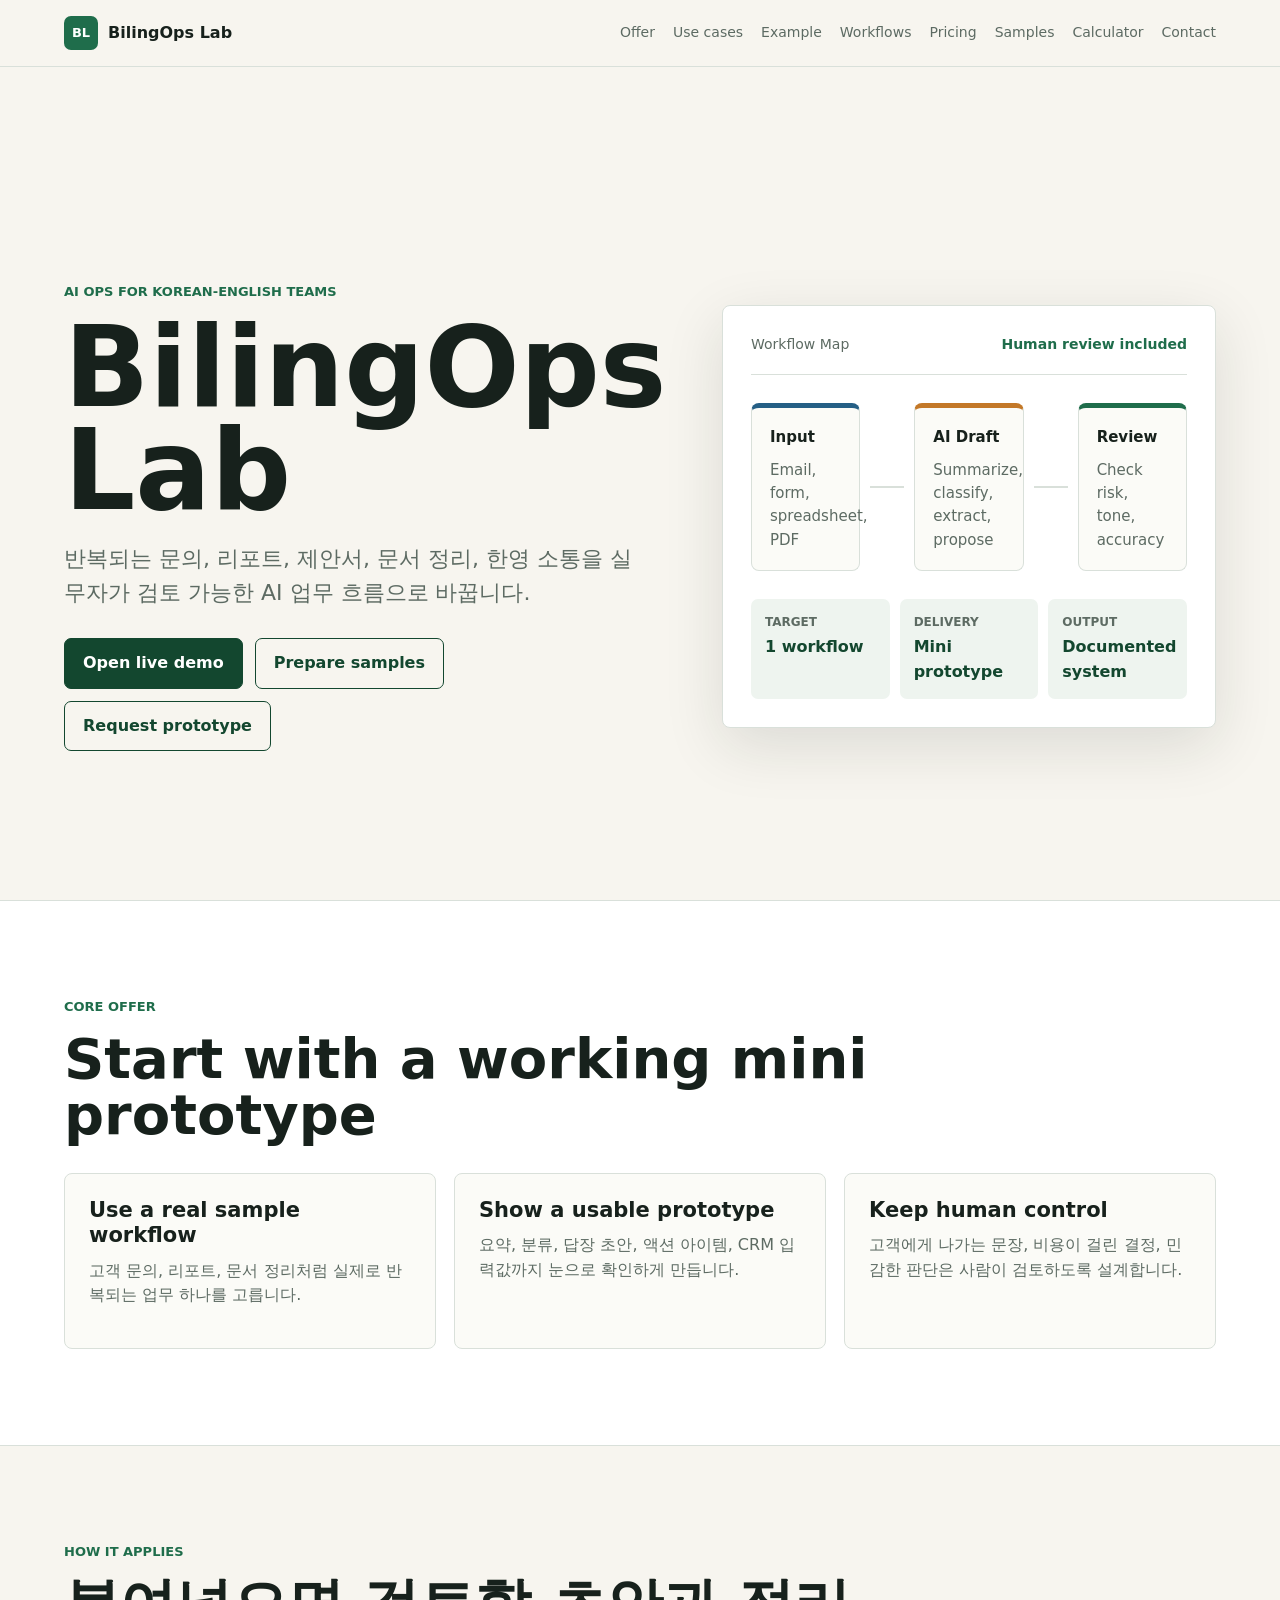
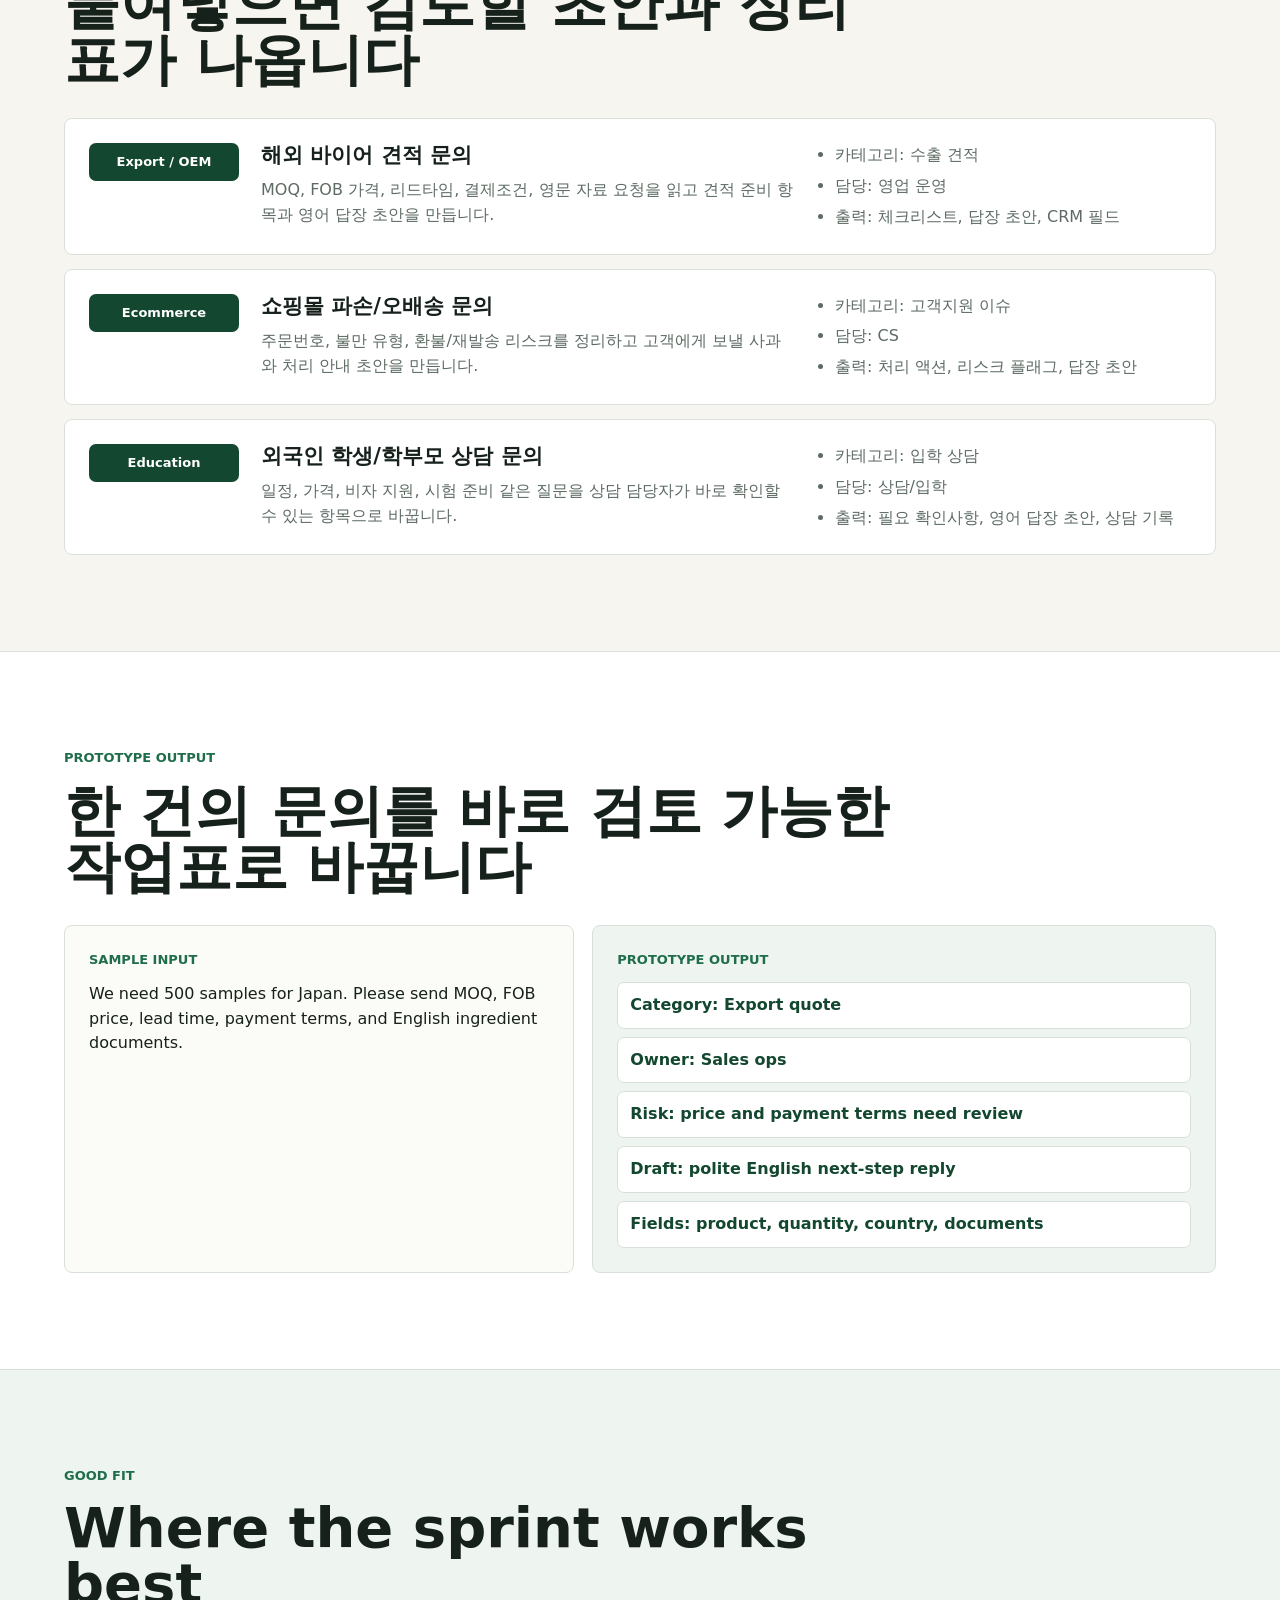
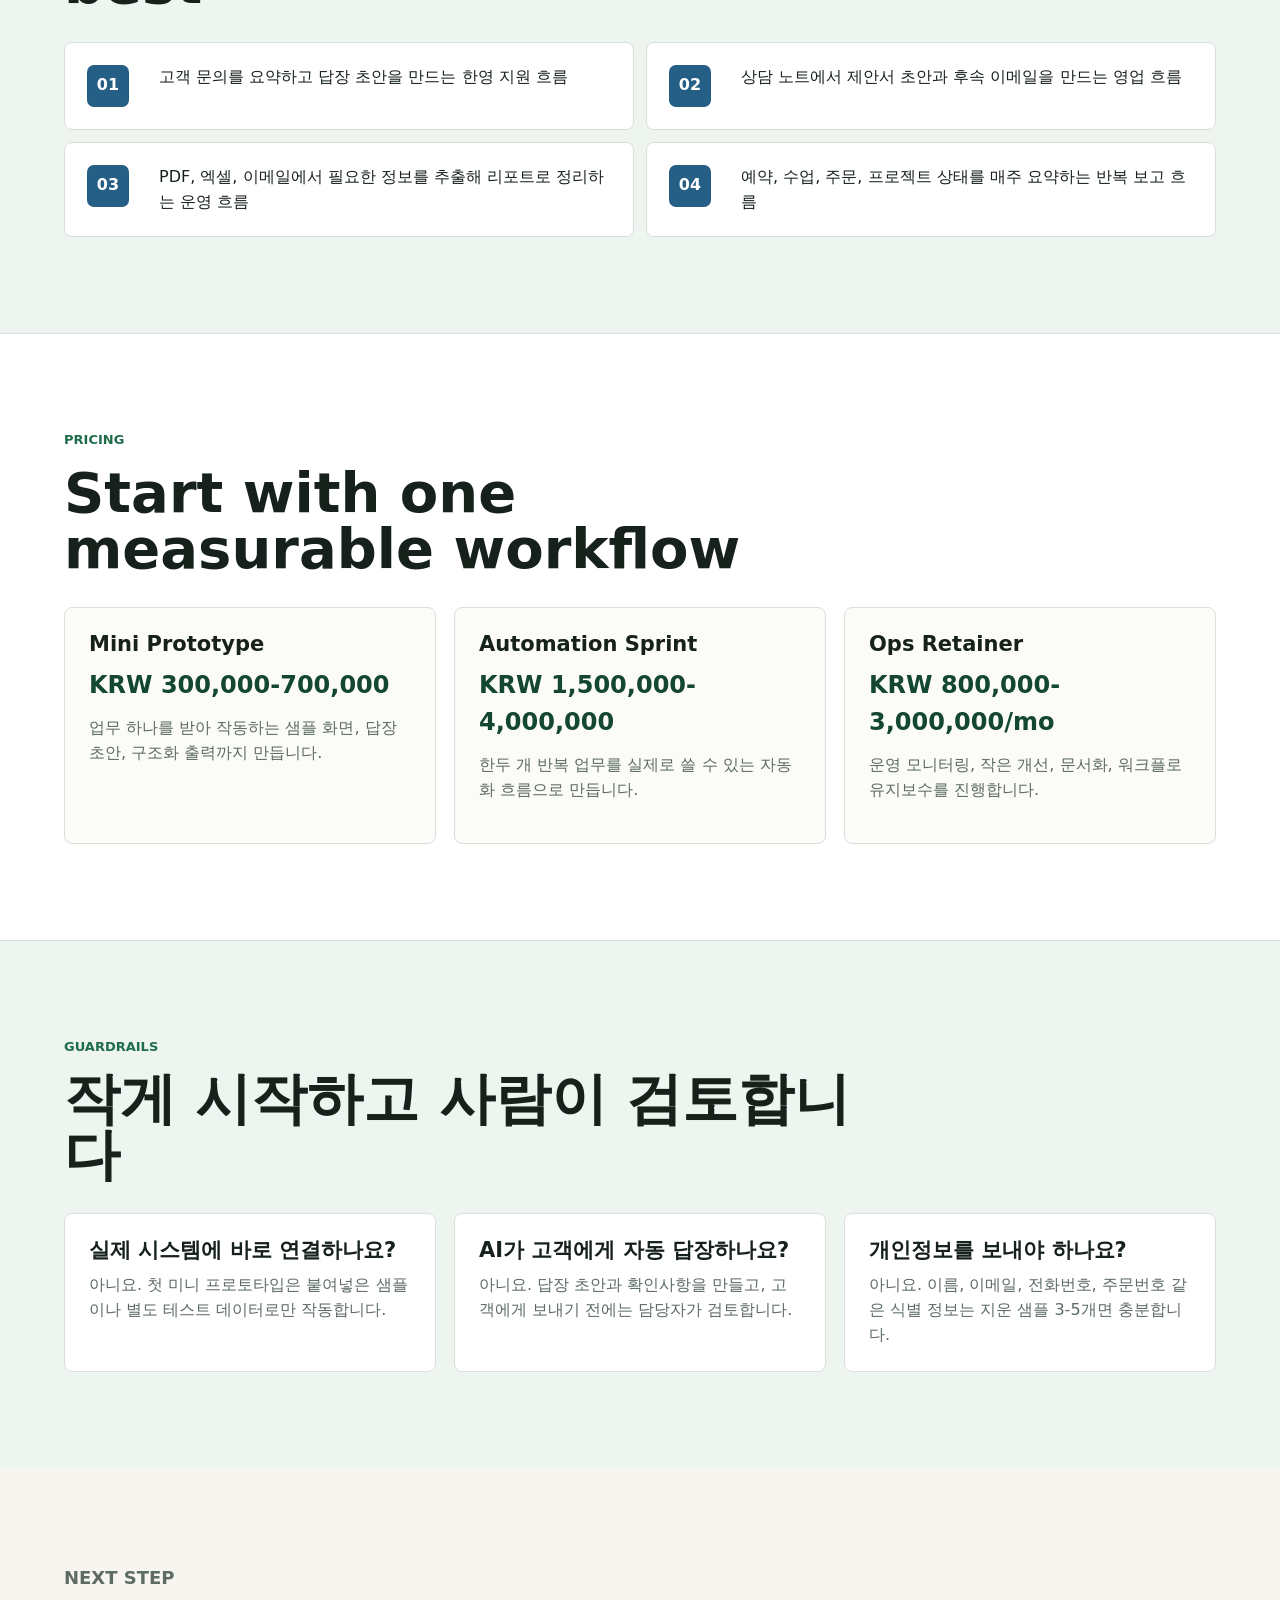
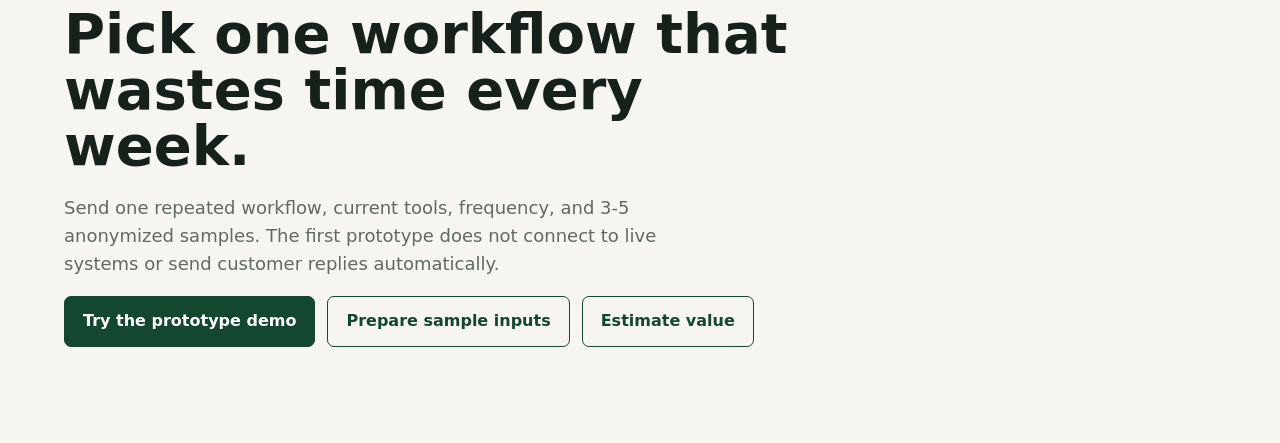
==== commit 76c9f226: "Add workflow value calculator" ====
--- a/index.html
+++ b/index.html
@@ -23,6 +23,7 @@
         <a href="#workflows">Workflows</a>
         <a href="#pricing">Pricing</a>
         <a href="./intake.html">Samples</a>
+        <a href="./calculator.html">Calculator</a>
         <a href="mailto:dlwlsgh1200@gmail.com">Contact</a>
       </nav>
     </header>
@@ -252,6 +253,7 @@
         <div class="contact-actions">
           <a class="button primary" href="./demo.html">Try the prototype demo</a>
           <a class="button secondary" href="./intake.html">Prepare sample inputs</a>
+          <a class="button secondary" href="./calculator.html">Estimate value</a>
         </div>
       </section>
     </main>
--- a/styles.css
+++ b/styles.css
@@ -268,6 +268,7 @@
 .use-cases,
 .example,
 .faq,
+.calculator-section,
 .contact,
 .intake-hero {
   padding: clamp(58px, 8vw, 96px) clamp(18px, 5vw, 64px);
@@ -444,6 +445,83 @@
   color: var(--muted);
 }
 
+.calculator-section {
+  background: var(--white);
+  border-block: 1px solid var(--line);
+}
+
+.calculator-grid {
+  display: grid;
+  grid-template-columns: minmax(0, 0.9fr) minmax(0, 1.1fr);
+  gap: 18px;
+}
+
+.calculator-panel,
+.calculator-result {
+  min-width: 0;
+  padding: 24px;
+  border: 1px solid var(--line);
+  border-radius: 8px;
+}
+
+.calculator-panel {
+  display: grid;
+  gap: 16px;
+  background: #fbfbf7;
+}
+
+.calculator-panel label {
+  display: grid;
+  gap: 8px;
+  color: var(--muted);
+  font-weight: 800;
+}
+
+.calculator-panel input {
+  width: 100%;
+  min-height: 46px;
+  padding: 10px 12px;
+  border: 1px solid var(--line);
+  border-radius: 7px;
+  background: var(--white);
+  color: var(--ink);
+  font: inherit;
+  font-weight: 800;
+}
+
+.calculator-result {
+  background: #eef4ef;
+}
+
+.result-metric {
+  margin-bottom: 14px;
+  padding: 16px;
+  background: var(--white);
+  border: 1px solid var(--line);
+  border-radius: 8px;
+}
+
+.result-metric span {
+  display: block;
+  margin-bottom: 4px;
+  color: var(--muted);
+  font-size: 13px;
+  font-weight: 800;
+}
+
+.result-metric strong {
+  display: block;
+  color: var(--green-dark);
+  font-size: 34px;
+  line-height: 1.1;
+  overflow-wrap: anywhere;
+}
+
+.calculator-result p:last-child {
+  margin-bottom: 0;
+  color: var(--muted);
+}
+
 .workflow-item {
   display: grid;
   grid-template-columns: 54px 1fr;
@@ -529,6 +607,7 @@
   .workflow-list,
   .example-grid,
   .faq-list,
+  .calculator-grid,
   .use-case {
     grid-template-columns: 1fr;
   }
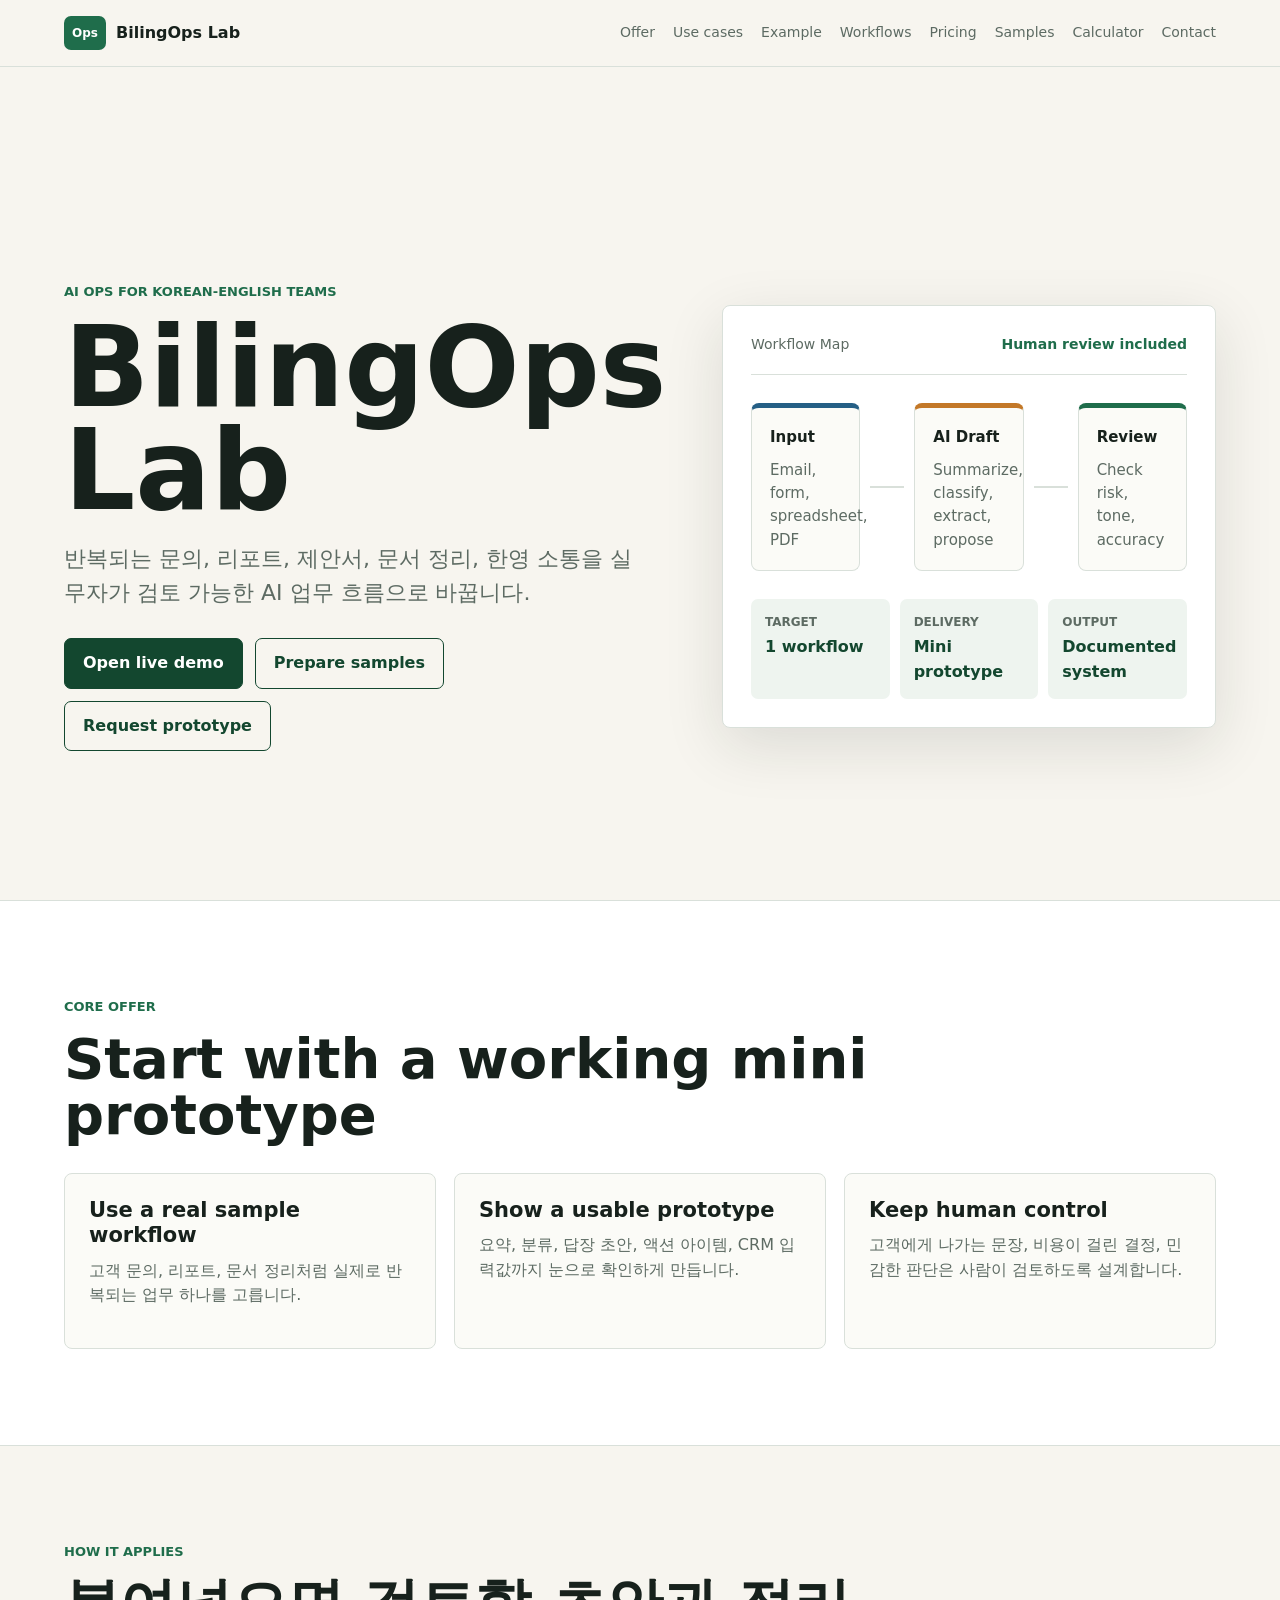
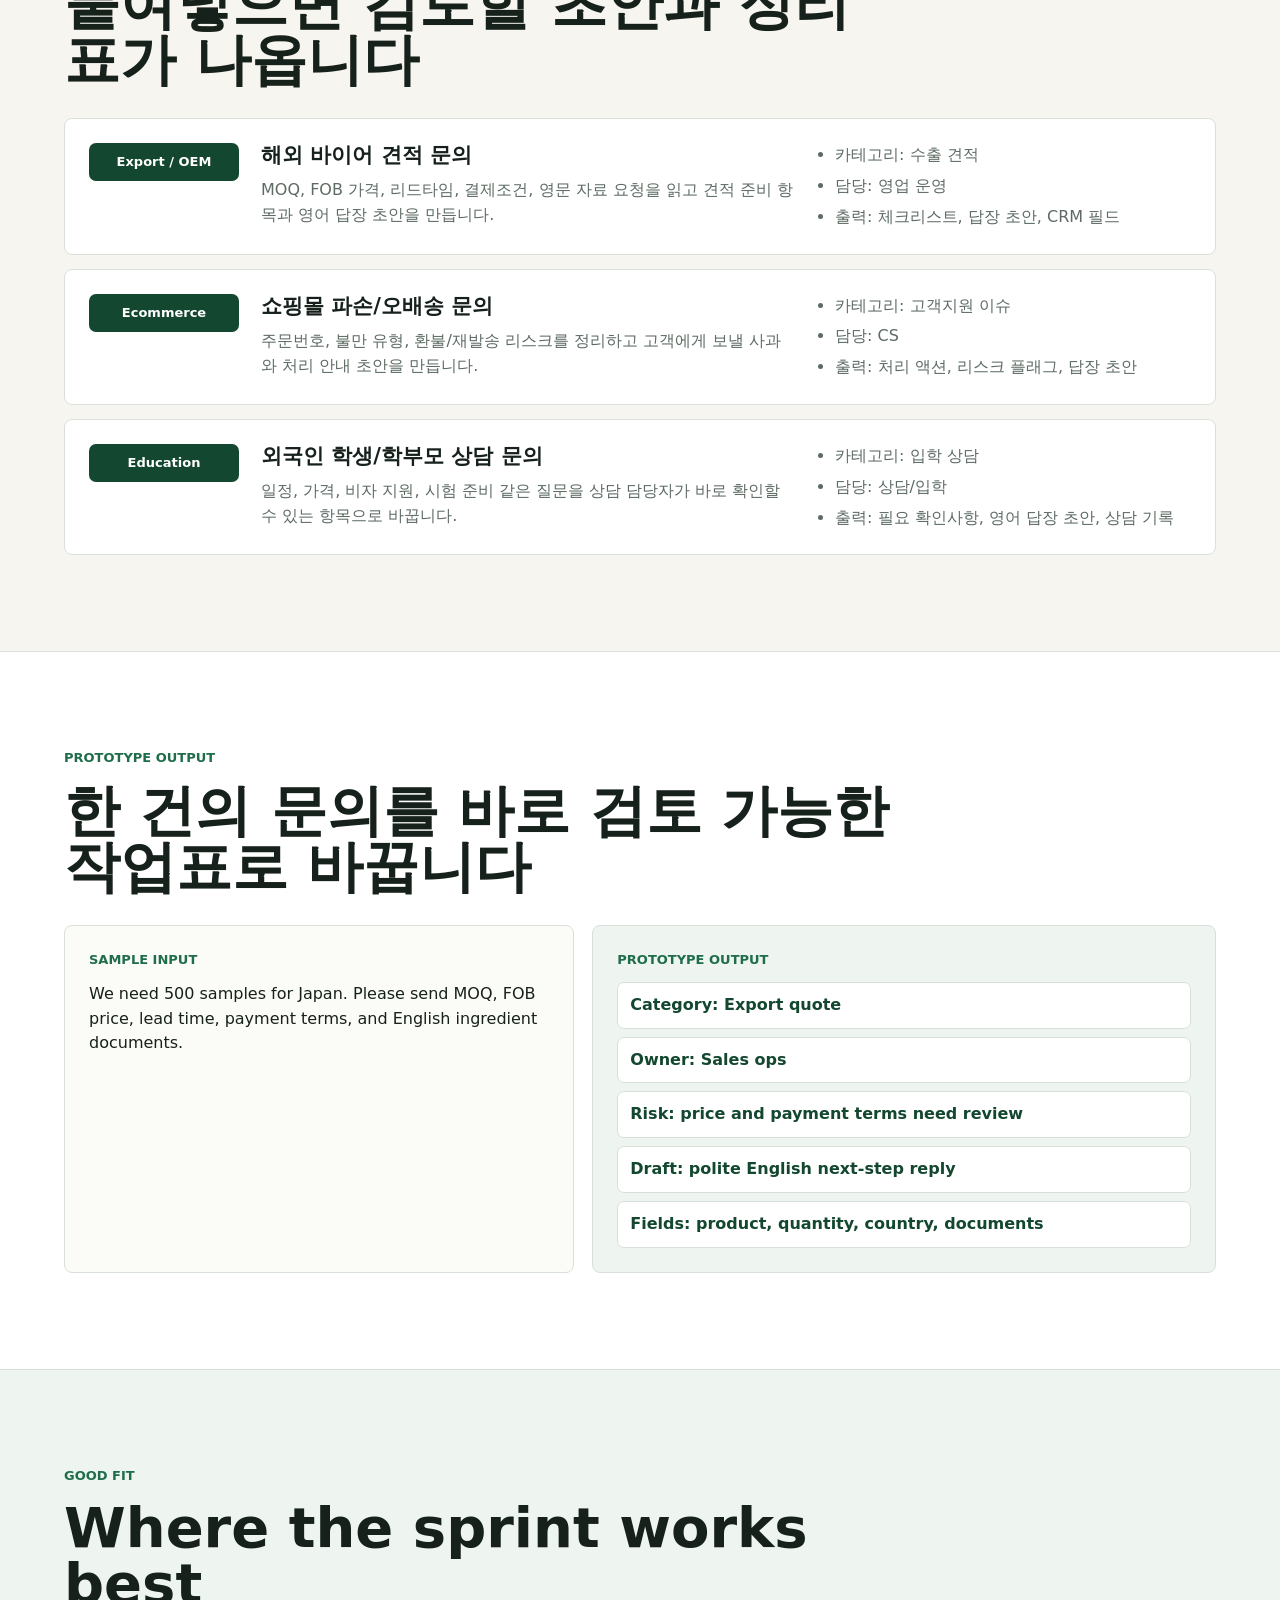
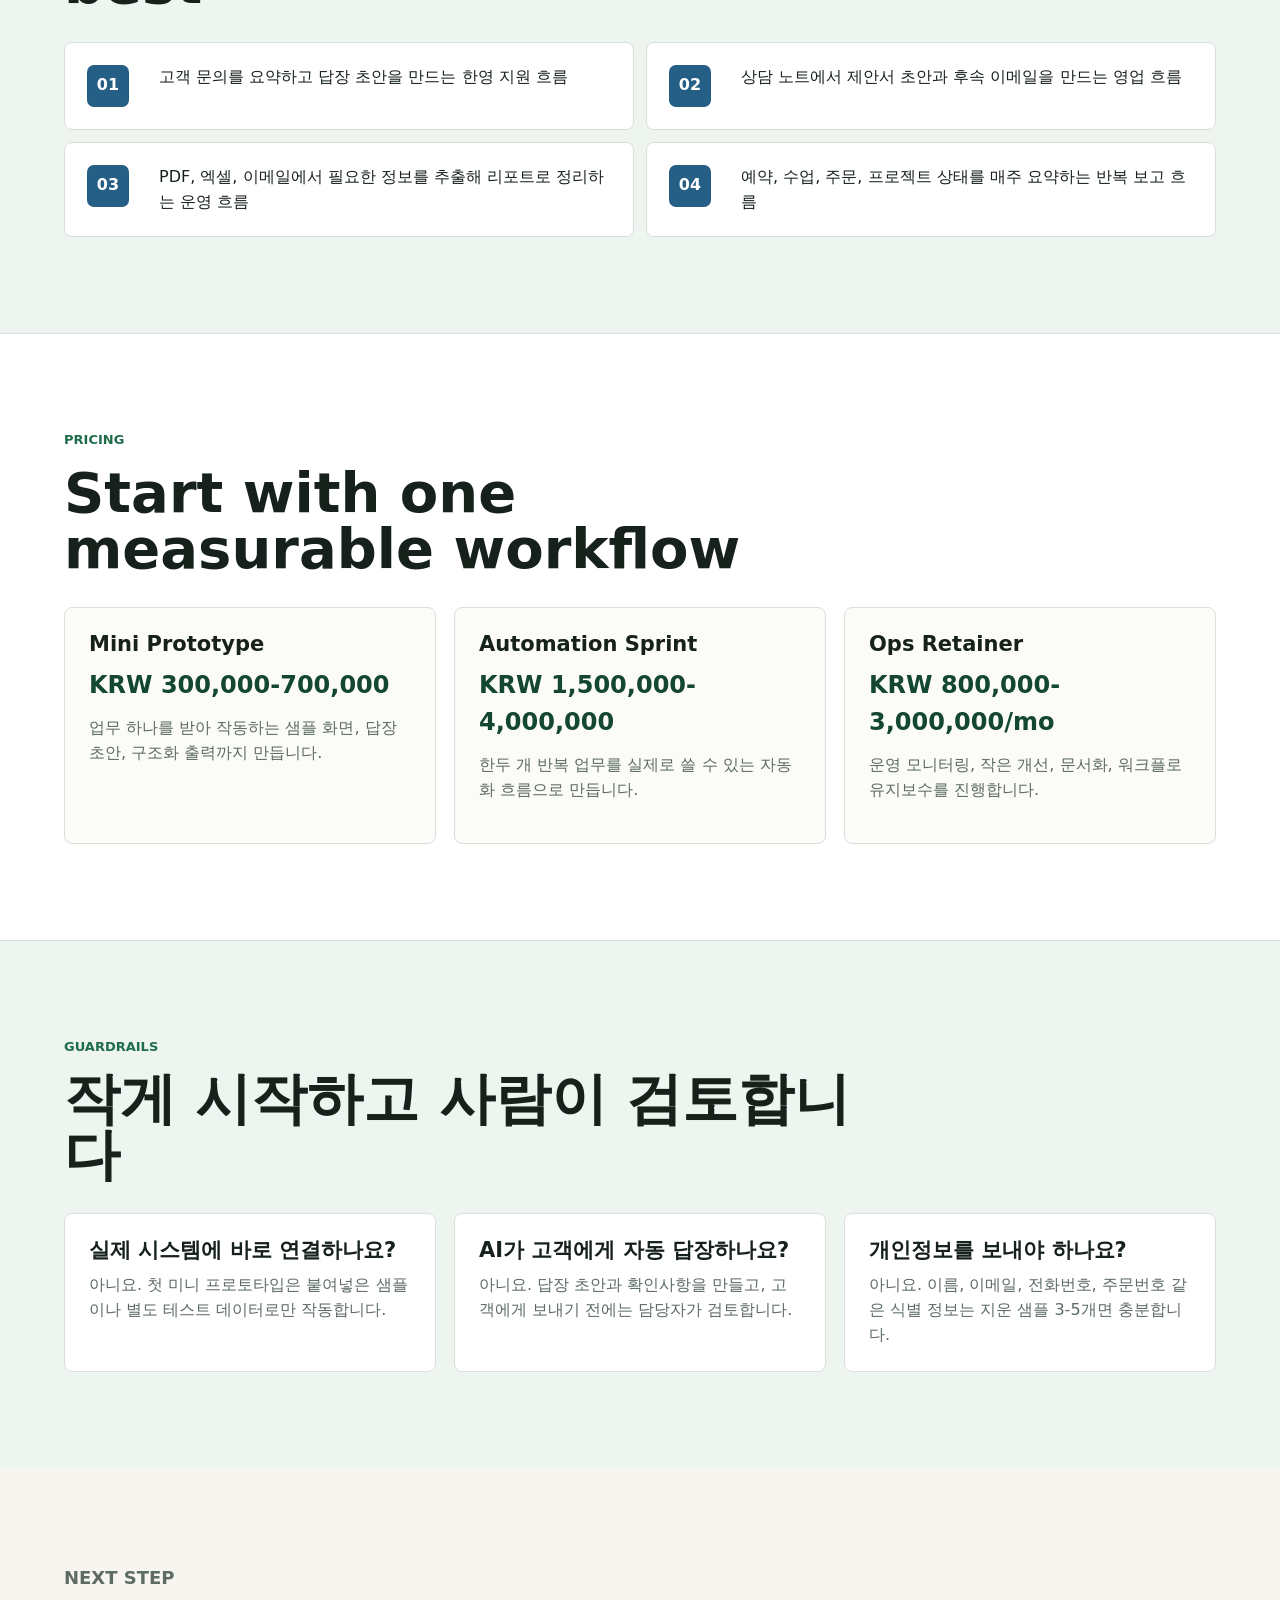
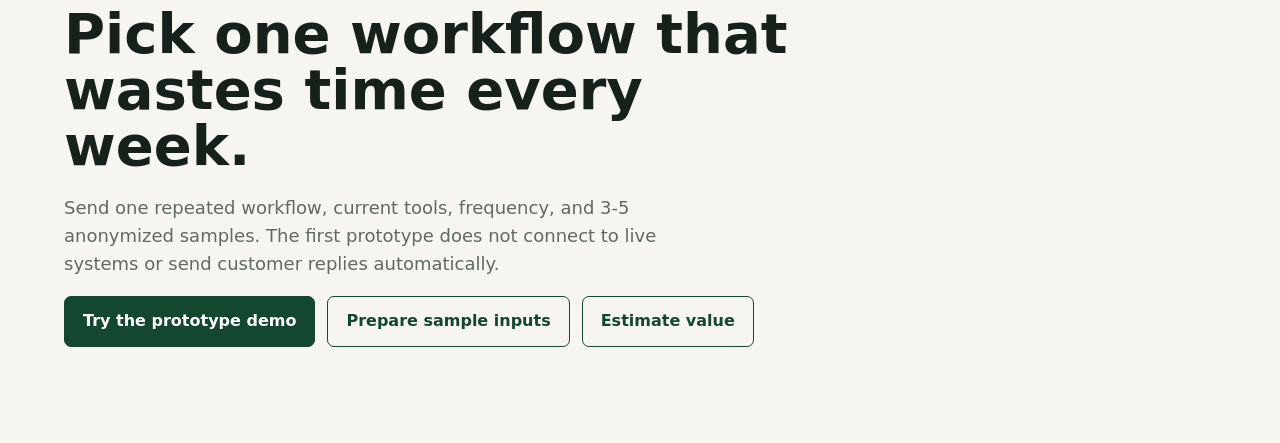
==== commit e051f04d: "Update BilingOps brand mark" ====
--- a/index.html
+++ b/index.html
@@ -13,7 +13,7 @@
   <body>
     <header class="topbar">
       <a class="brand" href="#top" aria-label="BilingOps Lab home">
-        <span class="brand-mark">BL</span>
+        <span class="brand-mark">Ops</span>
         <span>BilingOps Lab</span>
       </a>
       <nav aria-label="Primary navigation">
--- a/styles.css
+++ b/styles.css
@@ -57,12 +57,13 @@
 
 .brand-mark {
   display: inline-grid;
-  width: 34px;
+  width: 42px;
   height: 34px;
   place-items: center;
   background: var(--green);
   color: white;
-  font-size: 13px;
+  font-size: 12px;
+  font-weight: 850;
   border-radius: 7px;
 }
 
